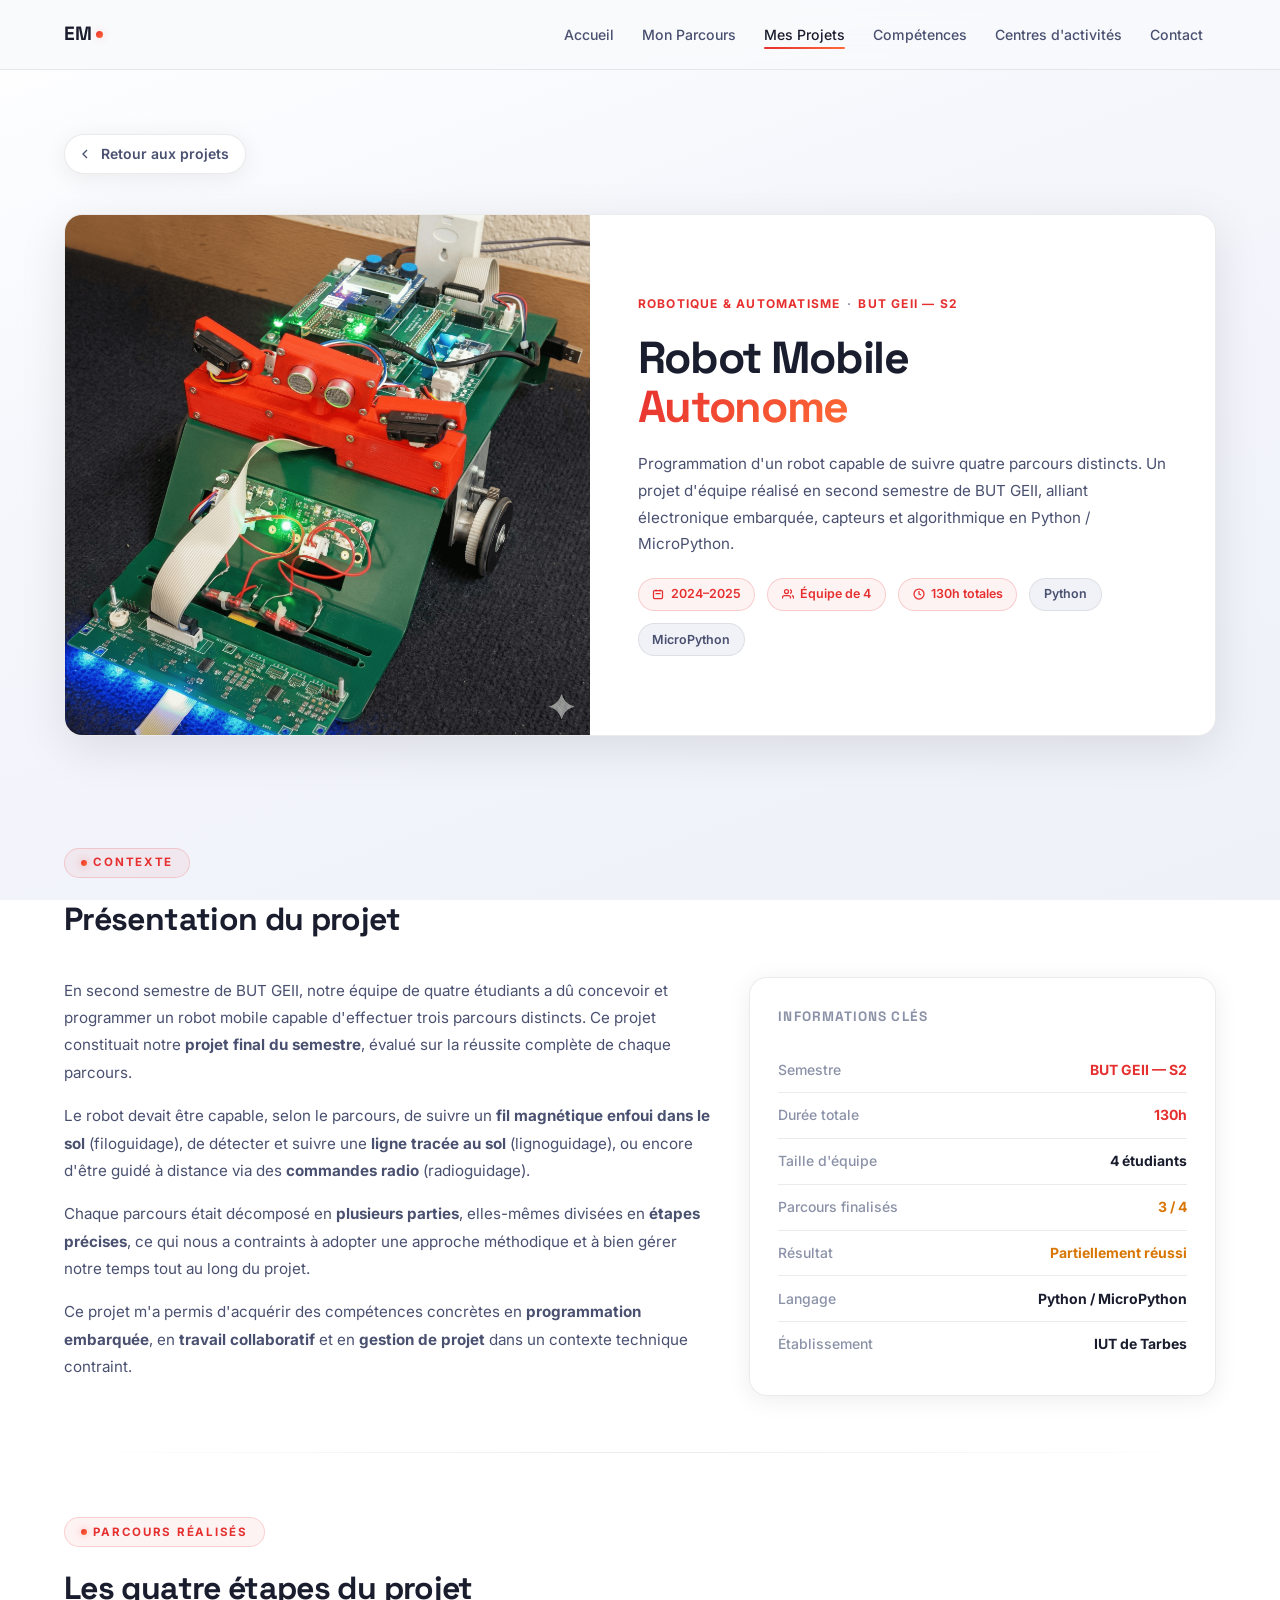
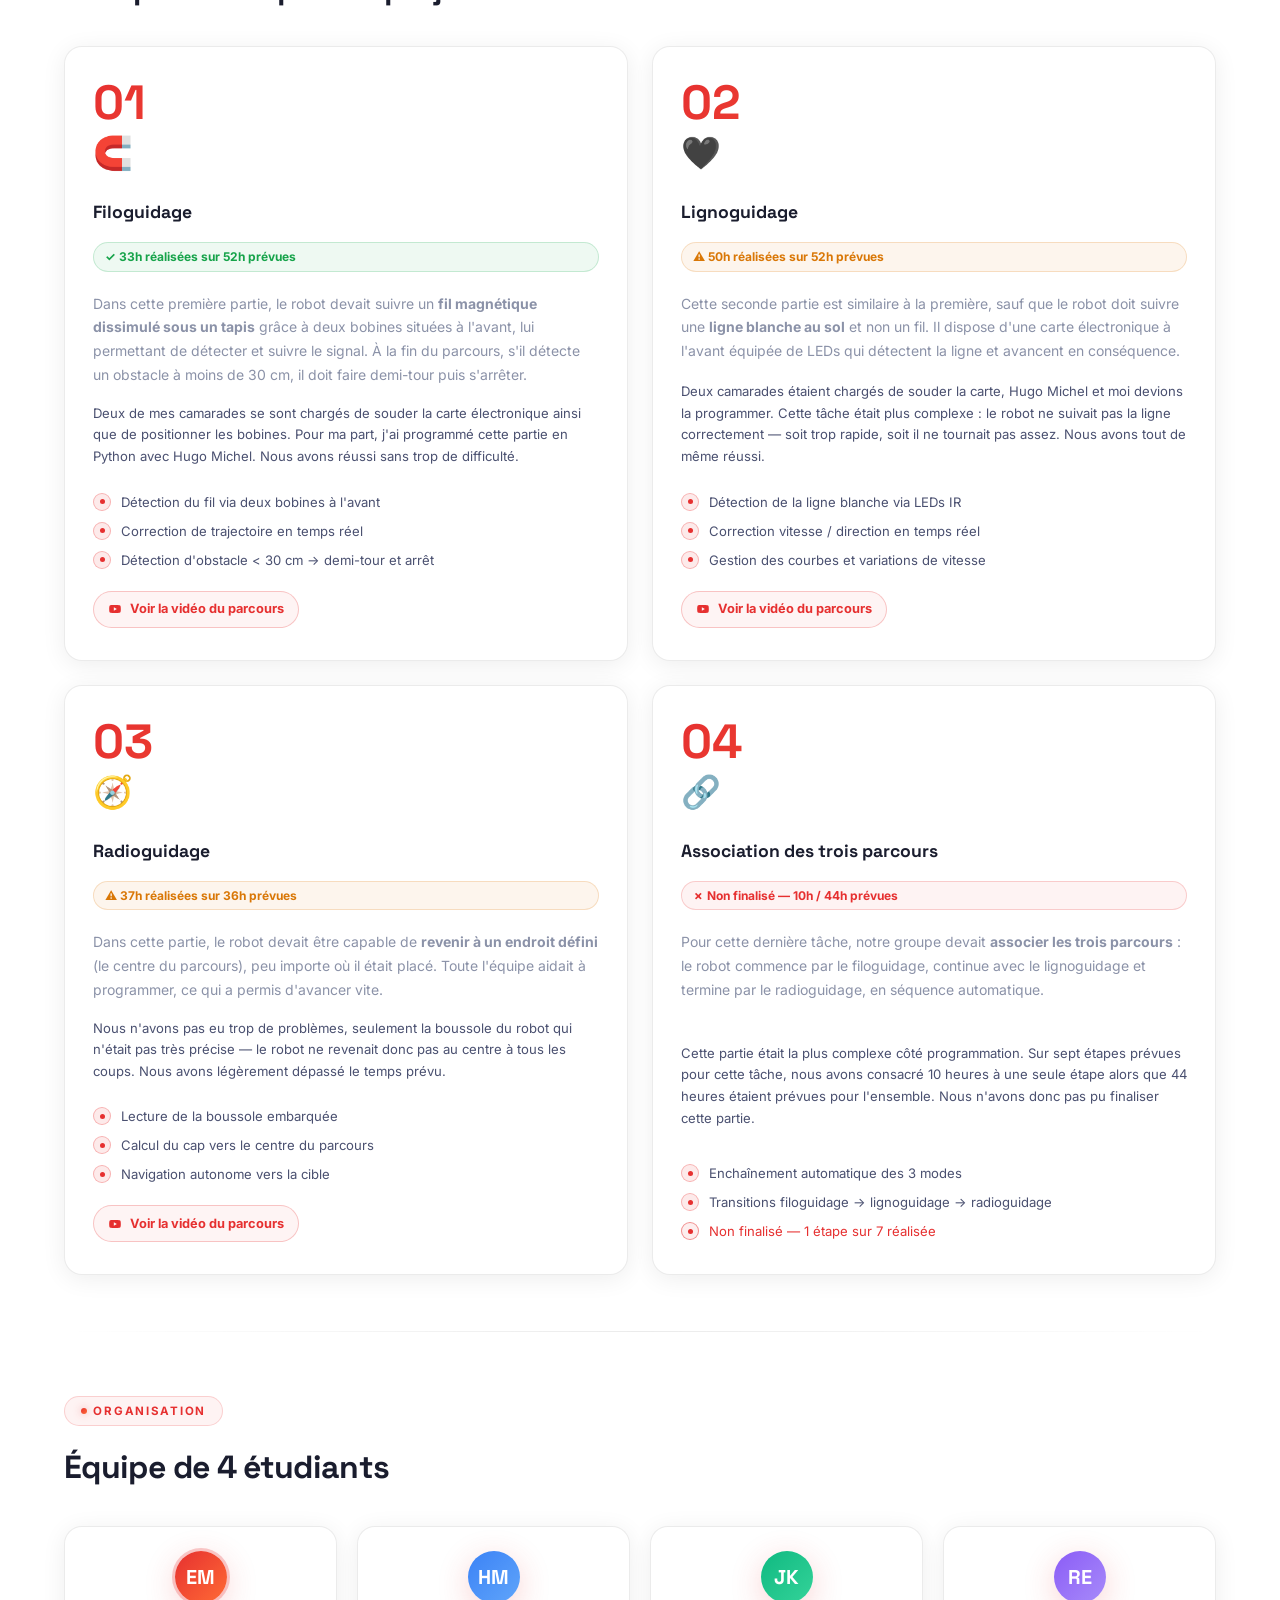
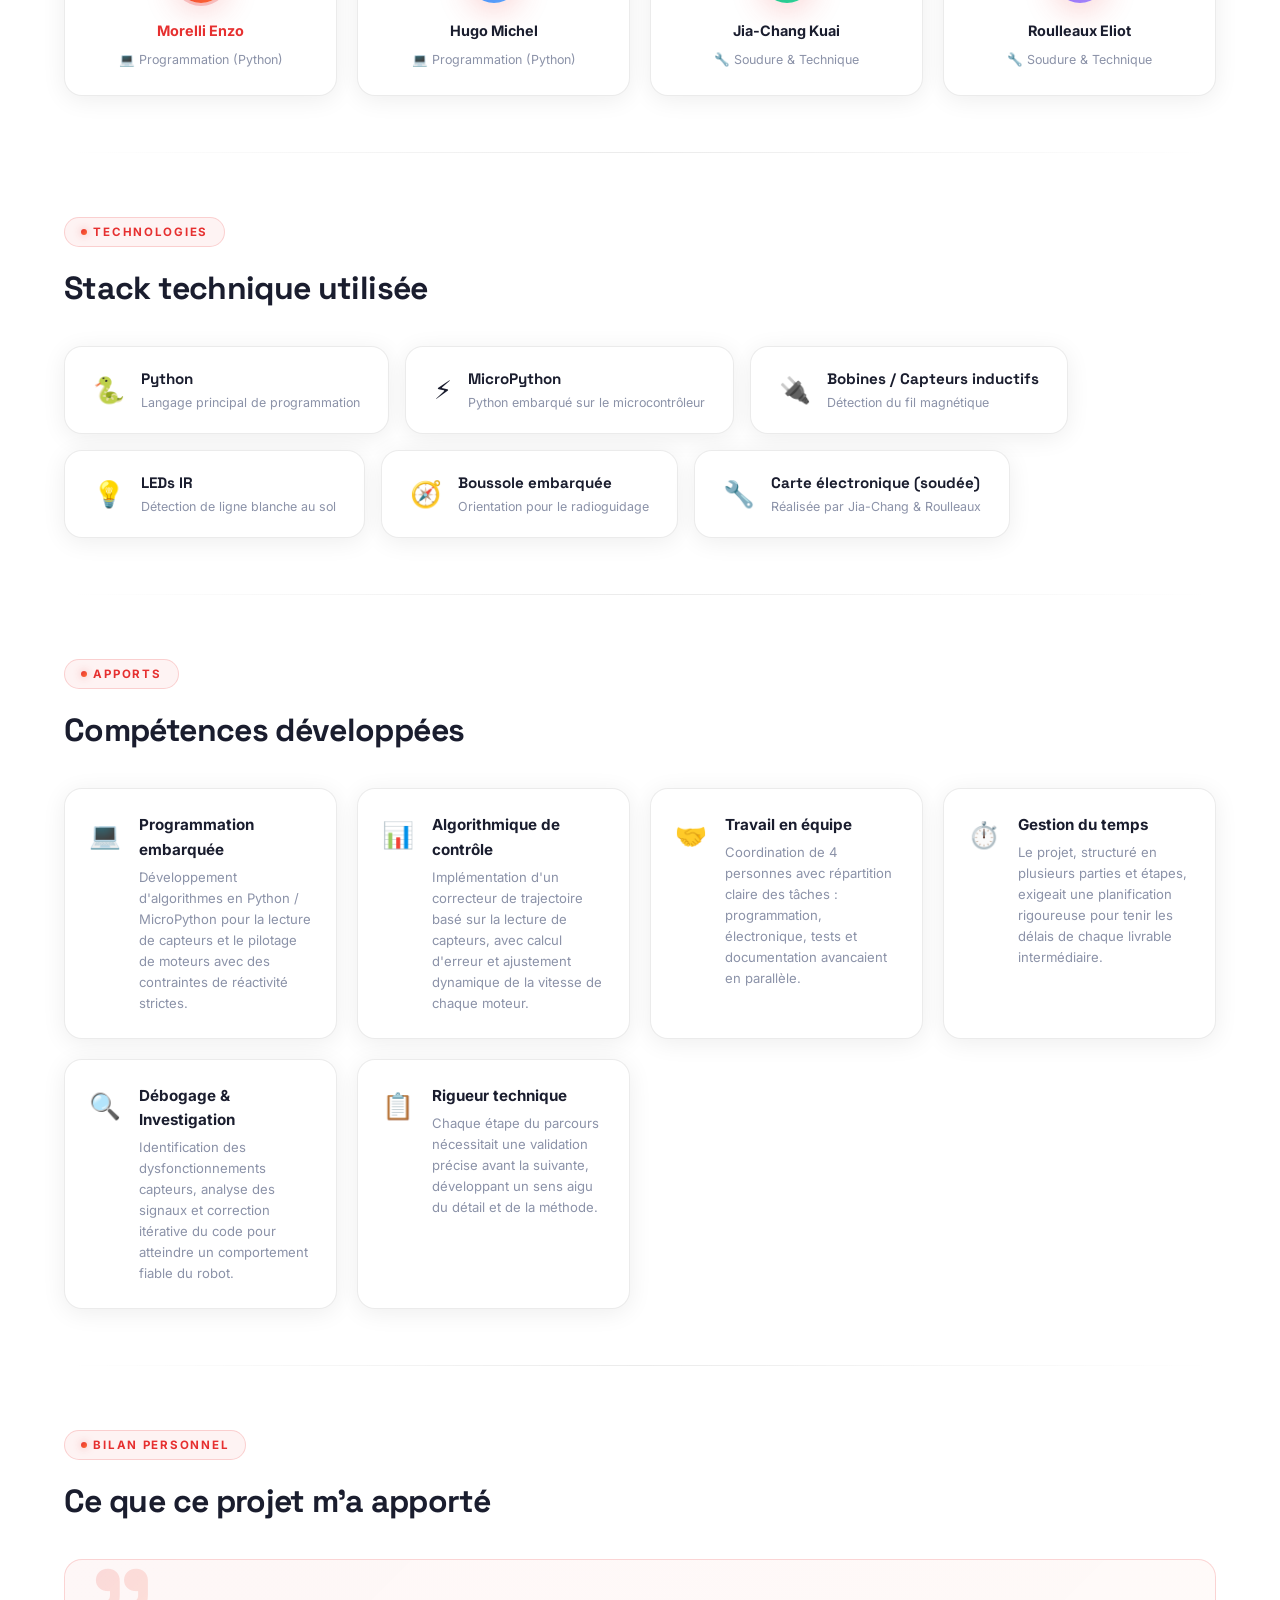
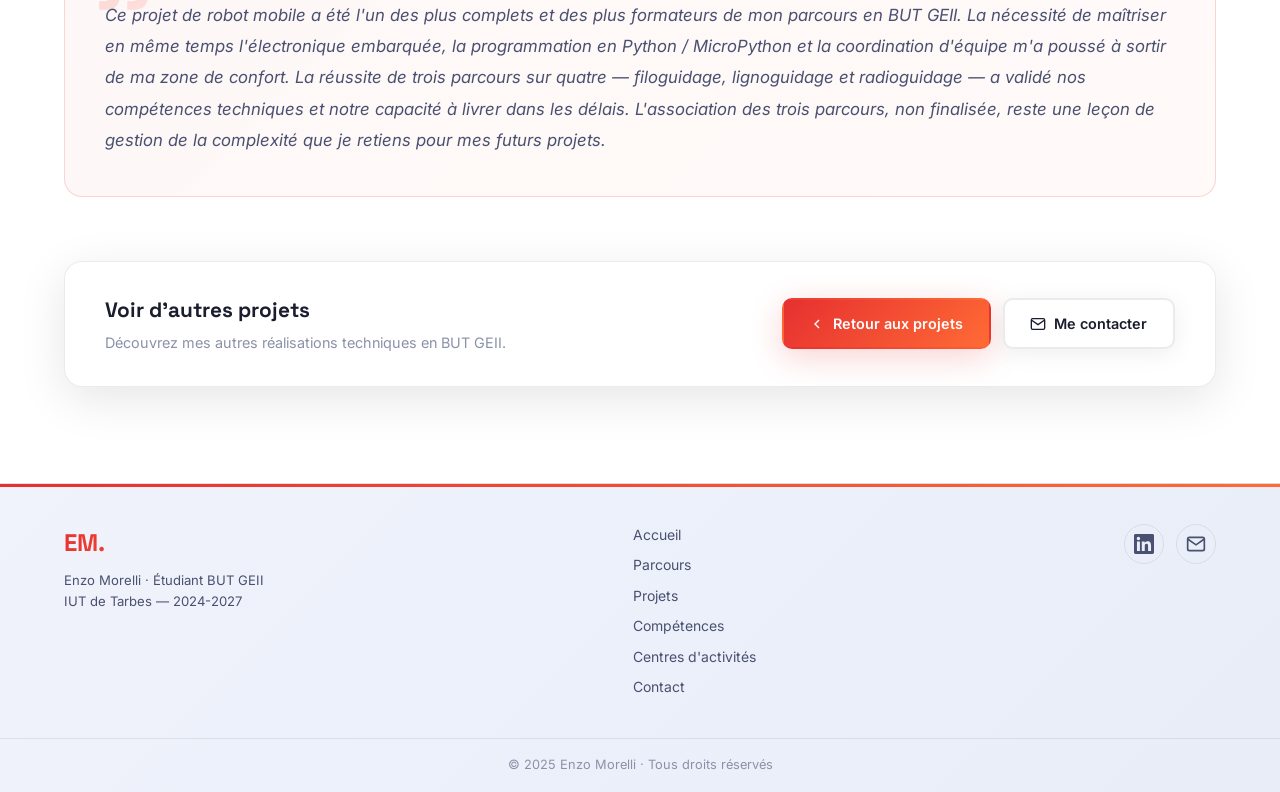
==== projet-robot.html @ f798ea64 "Create projet-robot.html" ====
<!DOCTYPE html>
<html lang="fr">
<head>
  <meta charset="UTF-8" />
  <meta name="viewport" content="width=device-width, initial-scale=1.0" />
  <meta name="description" content="Détail du projet Robot Mobile Autonome — Enzo Morelli, BUT GEII S2, IUT de Tarbes. Filoguidage, lignoguidage, radioguidage et association des parcours en Python / MicroPython." />
  <title>Projet Robot Mobile — Enzo Morelli</title>
  <link rel="preconnect" href="https://fonts.googleapis.com" />
  <link rel="preconnect" href="https://fonts.gstatic.com" crossorigin />
  <link href="https://fonts.googleapis.com/css2?family=Inter:wght@300;400;500;600;700;800;900&family=Space+Grotesk:wght@400;500;600;700&display=swap" rel="stylesheet" />
  <link rel="stylesheet" href="style.css" />
  <style>
    /* ── Page-specific overrides ── */
    .prj-hero {
      position: relative;
      padding: calc(var(--nav-h) + 4rem) 1.5rem 3rem;
      max-width: 1200px;
      margin: 0 auto;
    }

    .back-link {
      display: inline-flex;
      align-items: center;
      gap: 0.5rem;
      font-size: 0.875rem;
      font-weight: 600;
      color: var(--text-secondary);
      margin-bottom: 2.5rem;
      transition: var(--transition);
      padding: 0.5rem 1rem 0.5rem 0.75rem;
      border: 1px solid var(--border);
      border-radius: 100px;
      width: fit-content;
      background: var(--white);
      box-shadow: var(--shadow);
    }

    .back-link:hover {
      color: var(--red);
      border-color: rgba(230, 48, 48, 0.35);
      transform: translateX(-3px);
    }

    .back-link svg {
      transition: transform 0.25s ease;
    }

    .back-link:hover svg {
      transform: translateX(-3px);
    }

    /* ── Hero card ── */
    .prj-hero-card {
      display: grid;
      grid-template-columns: 1fr 1.1fr;
      gap: 3rem;
      background: var(--white);
      border: 1.5px solid var(--border);
      border-radius: var(--radius);
      overflow: hidden;
      box-shadow: var(--shadow-lg);
    }

    .prj-hero-img {
      width: 100%;
      height: 100%;
      min-height: 320px;
      object-fit: cover;
      display: block;
    }

    .prj-hero-content {
      padding: 2.5rem 2.5rem 2.5rem 0;
      display: flex;
      flex-direction: column;
      justify-content: center;
      gap: 1.25rem;
    }

    .prj-breadcrumb {
      display: flex;
      align-items: center;
      gap: 0.4rem;
      font-size: 0.75rem;
      font-weight: 700;
      letter-spacing: 0.1em;
      text-transform: uppercase;
      color: var(--red);
    }

    .prj-breadcrumb-sep {
      color: var(--text-muted);
    }

    .prj-hero-title {
      font-family: 'Space Grotesk', sans-serif;
      font-size: clamp(1.8rem, 4vw, 2.8rem);
      font-weight: 800;
      letter-spacing: -0.03em;
      line-height: 1.1;
      color: var(--text);
    }

    .prj-hero-title .accent {
      background: var(--accent-grad);
      -webkit-background-clip: text;
      -webkit-text-fill-color: transparent;
      background-clip: text;
    }

    .prj-hero-desc {
      font-size: 0.95rem;
      color: var(--text-secondary);
      line-height: 1.75;
    }

    .prj-hero-meta {
      display: flex;
      flex-wrap: wrap;
      gap: 0.75rem;
    }

    .meta-badge {
      display: inline-flex;
      align-items: center;
      gap: 0.4rem;
      font-size: 0.78rem;
      font-weight: 600;
      padding: 0.35rem 0.85rem;
      border-radius: 100px;
      border: 1px solid var(--border);
      background: var(--bg-2);
      color: var(--text-secondary);
    }

    .meta-badge.accent-badge {
      color: var(--red);
      background: rgba(230, 48, 48, 0.06);
      border-color: rgba(230, 48, 48, 0.2);
    }

    .meta-badge.ok-badge {
      color: #16a34a;
      background: rgba(22, 163, 74, 0.08);
      border-color: rgba(22, 163, 74, 0.25);
    }

    /* ── Sections de contenu ── */
    .prj-content {
      max-width: 1200px;
      margin: 0 auto;
      padding: 0 1.5rem 6rem;
    }

    .prj-section {
      margin-top: 4rem;
    }

    .prj-section-label {
      display: inline-flex;
      align-items: center;
      gap: 0.4rem;
      font-size: 0.72rem;
      font-weight: 700;
      letter-spacing: 0.15em;
      text-transform: uppercase;
      color: var(--red);
      background: rgba(230, 48, 48, 0.06);
      border: 1px solid rgba(230, 48, 48, 0.18);
      padding: 0.3rem 1rem;
      border-radius: 100px;
      margin-bottom: 1rem;
    }

    .prj-section-label::before {
      content: '';
      width: 6px;
      height: 6px;
      border-radius: 50%;
      background: var(--accent-grad);
      box-shadow: 0 0 8px rgba(230, 48, 48, 0.4);
    }

    .prj-section-title {
      font-family: 'Space Grotesk', sans-serif;
      font-size: clamp(1.4rem, 3vw, 2rem);
      font-weight: 700;
      letter-spacing: -0.02em;
      margin-bottom: 2rem;
      color: var(--text);
    }

    /* ── Contexte / intro ── */
    .intro-grid {
      display: grid;
      grid-template-columns: 1.4fr 1fr;
      gap: 2rem;
      align-items: start;
    }

    .intro-text p {
      font-size: 0.95rem;
      color: var(--text-secondary);
      line-height: 1.8;
      margin-bottom: 1rem;
    }

    .intro-text p:last-child {
      margin-bottom: 0;
    }

    .info-card {
      background: var(--white);
      border: 1px solid var(--border);
      border-radius: var(--radius);
      padding: 1.75rem;
      box-shadow: var(--shadow);
      position: sticky;
      top: calc(var(--nav-h) + 1.5rem);
    }

    .info-card h4 {
      font-family: 'Space Grotesk', sans-serif;
      font-size: 0.85rem;
      font-weight: 700;
      text-transform: uppercase;
      letter-spacing: 0.08em;
      color: var(--text-muted);
      margin-bottom: 1.25rem;
    }

    .info-row {
      display: flex;
      justify-content: space-between;
      align-items: center;
      padding: 0.7rem 0;
      border-bottom: 1px solid var(--border);
      font-size: 0.875rem;
    }

    .info-row:last-child {
      border-bottom: none;
    }

    .info-label {
      color: var(--text-muted);
      font-weight: 500;
    }

    .info-value {
      font-weight: 700;
      color: var(--text);
      text-align: right;
    }

    .info-value.red {
      color: var(--red);
    }

    /* ── Parcours cards ── */
    .parcours-cards {
      display: grid;
      grid-template-columns: repeat(2, 1fr);
      gap: 1.5rem;
    }

    /* ── Lien vidéo parcours ── */
    .parcours-video-link {
      display: inline-flex;
      align-items: center;
      gap: 0.45rem;
      font-size: 0.8rem;
      font-weight: 700;
      color: var(--red);
      text-decoration: none;
      padding: 0.45rem 0.9rem;
      border: 1.5px solid rgba(230, 48, 48, 0.25);
      border-radius: 100px;
      background: rgba(230, 48, 48, 0.05);
      transition: var(--transition);
      margin-top: 0.25rem;
      width: fit-content;
    }

    .parcours-video-link:hover {
      background: rgba(230, 48, 48, 0.1);
      border-color: rgba(230, 48, 48, 0.45);
      transform: translateX(3px);
    }

    /* ── Temps tag ── */
    .parcours-time {
      display: inline-flex;
      align-items: center;
      gap: 0.35rem;
      font-size: 0.75rem;
      font-weight: 700;
      color: var(--text-secondary);
      background: var(--bg-2);
      border: 1px solid var(--border);
      padding: 0.25rem 0.7rem;
      border-radius: 100px;
      margin-bottom: 0.25rem;
    }

    .parcours-time.ok { color: #16a34a; background: rgba(22,163,74,0.07); border-color: rgba(22,163,74,0.2); }
    .parcours-time.warn { color: #d97706; background: rgba(217,119,6,0.07); border-color: rgba(217,119,6,0.2); }
    .parcours-time.partial { color: var(--red); background: rgba(230,48,48,0.06); border-color: rgba(230,48,48,0.2); }

    @media (max-width: 700px) {
      .parcours-cards { grid-template-columns: 1fr; }
    }

    .parcours-card {
      background: var(--white);
      border: 1.5px solid var(--border);
      border-radius: var(--radius);
      padding: 2rem 1.75rem;
      box-shadow: var(--shadow);
      display: flex;
      flex-direction: column;
      gap: 1rem;
      transition: var(--transition);
      position: relative;
      overflow: hidden;
    }

    .parcours-card::before {
      content: '';
      position: absolute;
      top: 0;
      left: 0;
      right: 0;
      height: 4px;
      background: var(--accent-grad);
      opacity: 0;
      transition: opacity 0.3s ease;
    }

    .parcours-card:hover::before {
      opacity: 1;
    }

    .parcours-card:hover {
      border-color: rgba(230, 48, 48, 0.25);
      box-shadow: var(--shadow-red-lg);
      transform: translateY(-5px);
    }

    .parcours-num {
      font-family: 'Space Grotesk', sans-serif;
      font-size: 3rem;
      font-weight: 800;
      background: var(--accent-grad);
      -webkit-background-clip: text;
      -webkit-text-fill-color: transparent;
      background-clip: text;
      line-height: 1;
    }

    .parcours-icon {
      font-size: 2rem;
      margin-bottom: 0.25rem;
    }

    .parcours-card h3 {
      font-family: 'Space Grotesk', sans-serif;
      font-size: 1.1rem;
      font-weight: 700;
      color: var(--text);
    }

    .parcours-card p {
      font-size: 0.875rem;
      color: var(--text-muted);
      line-height: 1.7;
      flex: 1;
    }

    .parcours-steps {
      display: flex;
      flex-direction: column;
      gap: 0.5rem;
      margin-top: 0.5rem;
    }

    .step-item {
      display: flex;
      align-items: flex-start;
      gap: 0.65rem;
      font-size: 0.82rem;
      color: var(--text-secondary);
    }

    .step-dot {
      width: 18px;
      height: 18px;
      border-radius: 50%;
      background: rgba(230, 48, 48, 0.1);
      border: 1.5px solid rgba(230, 48, 48, 0.3);
      display: flex;
      align-items: center;
      justify-content: center;
      flex-shrink: 0;
      margin-top: 1px;
    }

    .step-dot::after {
      content: '';
      width: 5px;
      height: 5px;
      border-radius: 50%;
      background: var(--red);
    }

    /* ── Organisation / Équipe ── */
    .team-grid {
      display: grid;
      grid-template-columns: repeat(4, 1fr);
      gap: 1.25rem;
    }

    .team-card {
      background: var(--white);
      border: 1px solid var(--border);
      border-radius: var(--radius);
      padding: 1.5rem 1.25rem;
      text-align: center;
      box-shadow: var(--shadow);
      transition: var(--transition);
    }

    .team-card:hover {
      border-color: rgba(230, 48, 48, 0.2);
      box-shadow: var(--shadow-lg);
      transform: translateY(-3px);
    }

    .team-avatar {
      width: 52px;
      height: 52px;
      border-radius: 50%;
      background: var(--accent-grad);
      display: flex;
      align-items: center;
      justify-content: center;
      font-family: 'Space Grotesk', sans-serif;
      font-weight: 800;
      font-size: 1.25rem;
      color: white;
      margin: 0 auto 1rem;
      box-shadow: var(--shadow-red);
    }

    .team-card h4 {
      font-size: 0.9rem;
      font-weight: 700;
      color: var(--text);
      margin-bottom: 0.25rem;
    }

    .team-card .team-role {
      font-size: 0.78rem;
      color: var(--text-muted);
    }

    .team-card.me .team-avatar {
      box-shadow: 0 0 0 3px rgba(230, 48, 48, 0.25), var(--shadow-red);
    }

    .team-card.me h4 {
      color: var(--red);
    }

    /* ── Compétences acquises ── */
    .skills-acquired {
      display: grid;
      grid-template-columns: repeat(auto-fill, minmax(260px, 1fr));
      gap: 1.25rem;
    }

    .skill-acquired-card {
      background: var(--white);
      border: 1px solid var(--border);
      border-radius: var(--radius);
      padding: 1.5rem;
      box-shadow: var(--shadow);
      display: flex;
      gap: 1.1rem;
      align-items: flex-start;
      transition: var(--transition);
    }

    .skill-acquired-card:hover {
      border-color: rgba(230, 48, 48, 0.2);
      transform: translateX(4px);
      box-shadow: var(--shadow-lg);
    }

    .skill-acquired-icon {
      font-size: 1.6rem;
      flex-shrink: 0;
      margin-top: 2px;
    }

    .skill-acquired-card strong {
      display: block;
      font-size: 0.95rem;
      font-weight: 700;
      color: var(--text);
      margin-bottom: 0.3rem;
    }

    .skill-acquired-card p {
      font-size: 0.82rem;
      color: var(--text-muted);
      line-height: 1.6;
    }

    /* ── Tech stack ── */
    .tech-stack-grid {
      display: flex;
      flex-wrap: wrap;
      gap: 1rem;
    }

    .tech-item {
      background: var(--white);
      border: 1.5px solid var(--border);
      border-radius: var(--radius);
      padding: 1.25rem 1.75rem;
      display: flex;
      align-items: center;
      gap: 1rem;
      box-shadow: var(--shadow);
      transition: var(--transition);
    }

    .tech-item:hover {
      border-color: rgba(230, 48, 48, 0.3);
      box-shadow: var(--shadow-red);
      transform: translateY(-3px);
    }

    .tech-item-icon {
      font-size: 1.6rem;
    }

    .tech-item-name {
      font-family: 'Space Grotesk', sans-serif;
      font-weight: 700;
      font-size: 0.95rem;
      color: var(--text);
    }

    .tech-item-desc {
      font-size: 0.78rem;
      color: var(--text-muted);
      margin-top: 0.1rem;
    }

    /* ── Bilan ── */
    .bilan-card {
      background: linear-gradient(135deg, rgba(230, 48, 48, 0.04), rgba(255, 107, 53, 0.03));
      border: 1.5px solid rgba(230, 48, 48, 0.18);
      border-radius: var(--radius);
      padding: 2.5rem;
      position: relative;
      overflow: hidden;
    }

    .bilan-card::before {
      content: '"';
      position: absolute;
      top: -0.5rem;
      left: 1.5rem;
      font-size: 8rem;
      font-family: 'Space Grotesk', sans-serif;
      font-weight: 800;
      background: var(--accent-grad);
      -webkit-background-clip: text;
      -webkit-text-fill-color: transparent;
      background-clip: text;
      opacity: 0.15;
      line-height: 1;
      pointer-events: none;
    }

    .bilan-card p {
      font-size: 1.05rem;
      color: var(--text-secondary);
      line-height: 1.85;
      font-style: italic;
      position: relative;
    }

    /* ── CTA bas de page ── */
    .prj-cta {
      display: flex;
      align-items: center;
      justify-content: space-between;
      gap: 2rem;
      background: var(--white);
      border: 1.5px solid var(--border);
      border-radius: var(--radius);
      padding: 2rem 2.5rem;
      margin-top: 4rem;
      box-shadow: var(--shadow-lg);
      flex-wrap: wrap;
    }

    .prj-cta h3 {
      font-family: 'Space Grotesk', sans-serif;
      font-size: 1.3rem;
      font-weight: 700;
      color: var(--text);
      margin-bottom: 0.25rem;
    }

    .prj-cta p {
      font-size: 0.9rem;
      color: var(--text-muted);
    }

    .prj-cta-actions {
      display: flex;
      gap: 0.75rem;
      flex-shrink: 0;
      flex-wrap: wrap;
    }

    /* ── Divider ── */
    .prj-divider {
      border: none;
      height: 1px;
      background: linear-gradient(90deg, transparent, var(--border), transparent);
      margin: 3.5rem 0 0;
    }

    /* ── Responsive ── */
    @media (max-width: 900px) {
      .prj-hero-card {
        grid-template-columns: 1fr;
      }

      .prj-hero-img {
        min-height: 220px;
        max-height: 260px;
      }

      .prj-hero-content {
        padding: 2rem;
      }

      .intro-grid {
        grid-template-columns: 1fr;
      }

      .info-card {
        position: static;
      }

      .parcours-cards {
        grid-template-columns: 1fr;
      }

      .team-grid {
        grid-template-columns: repeat(2, 1fr);
      }
    }

    @media (max-width: 600px) {
      .team-grid {
        grid-template-columns: 1fr 1fr;
      }

      .prj-cta {
        padding: 1.5rem;
      }

      .prj-cta-actions {
        width: 100%;
      }

      .prj-cta-actions .btn {
        flex: 1;
        justify-content: center;
      }
    }
  </style>
</head>
<body>

  <!-- ===== NAV ===== -->
  <header id="navbar">
    <nav class="nav-container">
      <a href="index.html#accueil" class="nav-logo">
        <span class="logo-em">EM</span>
        <span class="logo-dot"></span>
      </a>
      <ul class="nav-links" id="navLinks">
        <li><a href="index.html#accueil" class="nav-link">Accueil</a></li>
        <li><a href="index.html#parcours" class="nav-link">Mon Parcours</a></li>
        <li><a href="index.html#projets" class="nav-link active">Mes Projets</a></li>
        <li><a href="index.html#competences" class="nav-link">Compétences</a></li>
        <li><a href="index.html#activites" class="nav-link">Centres d'activités</a></li>
        <li><a href="index.html#contact" class="nav-link">Contact</a></li>
      </ul>
      <button class="nav-burger" id="navBurger" aria-label="Menu" aria-expanded="false">
        <span></span><span></span><span></span>
      </button>
    </nav>
  </header>

  <!-- ===== HERO PROJET ===== -->
  <div class="prj-hero">

    <a href="index.html#projets" class="back-link">
      <svg width="16" height="16" viewBox="0 0 24 24" fill="none" stroke="currentColor" stroke-width="2"><path d="m15 18-6-6 6-6"/></svg>
      Retour aux projets
    </a>

    <div class="prj-hero-card reveal">
      <img src="images/robot.png" alt="Robot Mobile Autonome" class="prj-hero-img" />
      <div class="prj-hero-content">
        <div class="prj-breadcrumb">
          <span>Robotique &amp; Automatisme</span>
          <span class="prj-breadcrumb-sep">·</span>
          <span>BUT GEII — S2</span>
        </div>
        <h1 class="prj-hero-title">
          Robot Mobile<br/>
          <span class="accent">Autonome</span>
        </h1>
        <p class="prj-hero-desc">
          Programmation d'un robot capable de suivre quatre parcours distincts. Un projet d'équipe réalisé en second semestre de BUT GEII, alliant électronique embarquée, capteurs et algorithmique en Python / MicroPython.
        </p>
        <div class="prj-hero-meta">
          <span class="meta-badge accent-badge">
            <svg width="12" height="12" viewBox="0 0 24 24" fill="none" stroke="currentColor" stroke-width="2.5"><path d="M8 7V3m8 4V3m-9 8h10M5 21h14a2 2 0 0 0 2-2V7a2 2 0 0 0-2-2H5a2 2 0 0 0-2 2v12a2 2 0 0 0 2 2z"/></svg>
            2024–2025
          </span>
          <span class="meta-badge accent-badge">
            <svg width="12" height="12" viewBox="0 0 24 24" fill="none" stroke="currentColor" stroke-width="2.5"><path d="M17 21v-2a4 4 0 0 0-4-4H5a4 4 0 0 0-4 4v2"/><circle cx="9" cy="7" r="4"/><path d="M23 21v-2a4 4 0 0 0-3-3.87M16 3.13a4 4 0 0 1 0 7.75"/></svg>
            Équipe de 4
          </span>
          <span class="meta-badge accent-badge">
            <svg width="12" height="12" viewBox="0 0 24 24" fill="none" stroke="currentColor" stroke-width="2.5"><circle cx="12" cy="12" r="10"/><polyline points="12 6 12 12 16 14"/></svg>
            130h totales
          </span>
          <span class="meta-badge">Python</span>
          <span class="meta-badge">MicroPython</span>
        </div>
      </div>
    </div>

  </div>

  <!-- ===== CONTENU PRINCIPAL ===== -->
  <main class="prj-content">

    <!-- ── Contexte du projet ── -->
    <section class="prj-section">
      <span class="prj-section-label">Contexte</span>
      <h2 class="prj-section-title">Présentation du projet</h2>

      <div class="intro-grid">
        <div class="intro-text reveal">
          <p>
            En second semestre de BUT GEII, notre équipe de quatre étudiants a dû concevoir et programmer un robot mobile capable d'effectuer trois parcours distincts. Ce projet constituait notre <strong>projet final du semestre</strong>, évalué sur la réussite complète de chaque parcours.
          </p>
          <p>
            Le robot devait être capable, selon le parcours, de suivre un <strong>fil magnétique enfoui dans le sol</strong> (filoguidage), de détecter et suivre une <strong>ligne tracée au sol</strong> (lignoguidage), ou encore d'être guidé à distance via des <strong>commandes radio</strong> (radioguidage).
          </p>
          <p>
            Chaque parcours était décomposé en <strong>plusieurs parties</strong>, elles-mêmes divisées en <strong>étapes précises</strong>, ce qui nous a contraints à adopter une approche méthodique et à bien gérer notre temps tout au long du projet.
          </p>
          <p>
            Ce projet m'a permis d'acquérir des compétences concrètes en <strong>programmation embarquée</strong>, en <strong>travail collaboratif</strong> et en <strong>gestion de projet</strong> dans un contexte technique contraint.
          </p>
        </div>

        <div class="info-card reveal">
          <h4>Informations clés</h4>
          <div class="info-row">
            <span class="info-label">Semestre</span>
            <span class="info-value red">BUT GEII — S2</span>
          </div>
          <div class="info-row">
            <span class="info-label">Durée totale</span>
            <span class="info-value red">130h</span>
          </div>
          <div class="info-row">
            <span class="info-label">Taille d'équipe</span>
            <span class="info-value">4 étudiants</span>
          </div>
          <div class="info-row">
            <span class="info-label">Parcours finalisés</span>
            <span class="info-value" style="color:#d97706;">3 / 4</span>
          </div>
          <div class="info-row">
            <span class="info-label">Résultat</span>
            <span class="info-value" style="color: #d97706;">Partiellement réussi</span>
          </div>
          <div class="info-row">
            <span class="info-label">Langage</span>
            <span class="info-value">Python / MicroPython</span>
          </div>
          <div class="info-row">
            <span class="info-label">Établissement</span>
            <span class="info-value">IUT de Tarbes</span>
          </div>
        </div>
      </div>
    </section>

    <hr class="prj-divider" />

    <!-- ── Les 4 parcours ── -->
    <section class="prj-section">
      <span class="prj-section-label">Parcours réalisés</span>
      <h2 class="prj-section-title">Les quatre étapes du projet</h2>

      <div class="parcours-cards">

        <!-- Parcours 1 : Filoguidage -->
        <div class="parcours-card reveal">
          <div>
            <div class="parcours-num">01</div>
            <div class="parcours-icon">🧲</div>
          </div>
          <h3>Filoguidage</h3>
          <span class="parcours-time ok">✓ 33h réalisées sur 52h prévues</span>
          <p>
            Dans cette première partie, le robot devait suivre un <strong>fil magnétique dissimulé sous un tapis</strong> grâce à deux bobines situées à l'avant, lui permettant de détecter et suivre le signal. À la fin du parcours, s'il détecte un obstacle à moins de 30 cm, il doit faire demi-tour puis s'arrêter.
          </p>
          <p style="font-size:0.82rem; color:var(--text-secondary); line-height:1.65;">
            Deux de mes camarades se sont chargés de souder la carte électronique ainsi que de positionner les bobines. Pour ma part, j'ai programmé cette partie en Python avec Hugo Michel. Nous avons réussi sans trop de difficulté.
          </p>
          <div class="parcours-steps">
            <div class="step-item">
              <div class="step-dot"></div>
              <span>Détection du fil via deux bobines à l'avant</span>
            </div>
            <div class="step-item">
              <div class="step-dot"></div>
              <span>Correction de trajectoire en temps réel</span>
            </div>
            <div class="step-item">
              <div class="step-dot"></div>
              <span>Détection d'obstacle &lt; 30 cm → demi-tour et arrêt</span>
            </div>
          </div>
          <a href="https://youtube.com/shorts/PFwQIN92jPg" target="_blank" rel="noopener" class="parcours-video-link">
            <svg width="14" height="14" viewBox="0 0 24 24" fill="currentColor"><path d="M10 15l5.19-3L10 9v6m11.56-7.83c.13.47.22 1.1.28 1.9.07.8.1 1.49.1 2.09L22 12c0 2.19-.16 3.8-.44 4.83-.25.9-.83 1.48-1.73 1.73-.47.13-1.33.22-2.65.28-1.3.07-2.49.1-3.59.1L12 19c-4.19 0-6.8-.16-7.83-.44-.9-.25-1.48-.83-1.73-1.73-.13-.47-.22-1.1-.28-1.9-.07-.8-.1-1.49-.1-2.09L2 12c0-2.19.16-3.8.44-4.83.25-.9.83-1.48 1.73-1.73.47-.13 1.33-.22 2.65-.28 1.3-.07 2.49-.1 3.59-.1L12 5c4.19 0 6.8.16 7.83.44.9.25 1.48.83 1.73 1.73z"/></svg>
            Voir la vidéo du parcours
          </a>
        </div>

        <!-- Parcours 2 : Lignoguidage -->
        <div class="parcours-card reveal">
          <div>
            <div class="parcours-num">02</div>
            <div class="parcours-icon">🖤</div>
          </div>
          <h3>Lignoguidage</h3>
          <span class="parcours-time warn">⚠ 50h réalisées sur 52h prévues</span>
          <p>
            Cette seconde partie est similaire à la première, sauf que le robot doit suivre une <strong>ligne blanche au sol</strong> et non un fil. Il dispose d'une carte électronique à l'avant équipée de LEDs qui détectent la ligne et avancent en conséquence.
          </p>
          <p style="font-size:0.82rem; color:var(--text-secondary); line-height:1.65;">
            Deux camarades étaient chargés de souder la carte, Hugo Michel et moi devions la programmer. Cette tâche était plus complexe : le robot ne suivait pas la ligne correctement — soit trop rapide, soit il ne tournait pas assez. Nous avons tout de même réussi.
          </p>
          <div class="parcours-steps">
            <div class="step-item">
              <div class="step-dot"></div>
              <span>Détection de la ligne blanche via LEDs IR</span>
            </div>
            <div class="step-item">
              <div class="step-dot"></div>
              <span>Correction vitesse / direction en temps réel</span>
            </div>
            <div class="step-item">
              <div class="step-dot"></div>
              <span>Gestion des courbes et variations de vitesse</span>
            </div>
          </div>
          <a href="https://www.youtube.com/shorts/lftDFShzL_A" target="_blank" rel="noopener" class="parcours-video-link">
            <svg width="14" height="14" viewBox="0 0 24 24" fill="currentColor"><path d="M10 15l5.19-3L10 9v6m11.56-7.83c.13.47.22 1.1.28 1.9.07.8.1 1.49.1 2.09L22 12c0 2.19-.16 3.8-.44 4.83-.25.9-.83 1.48-1.73 1.73-.47.13-1.33.22-2.65.28-1.3.07-2.49.1-3.59.1L12 19c-4.19 0-6.8-.16-7.83-.44-.9-.25-1.48-.83-1.73-1.73-.13-.47-.22-1.1-.28-1.9-.07-.8-.1-1.49-.1-2.09L2 12c0-2.19.16-3.8.44-4.83.25-.9.83-1.48 1.73-1.73.47-.13 1.33-.22 2.65-.28 1.3-.07 2.49-.1 3.59-.1L12 5c4.19 0 6.8.16 7.83.44.9.25 1.48.83 1.73 1.73z"/></svg>
            Voir la vidéo du parcours
          </a>
        </div>

        <!-- Parcours 3 : Radioguidage -->
        <div class="parcours-card reveal">
          <div>
            <div class="parcours-num">03</div>
            <div class="parcours-icon">🧭</div>
          </div>
          <h3>Radioguidage</h3>
          <span class="parcours-time warn">⚠ 37h réalisées sur 36h prévues</span>
          <p>
            Dans cette partie, le robot devait être capable de <strong>revenir à un endroit défini</strong> (le centre du parcours), peu importe où il était placé. Toute l'équipe aidait à programmer, ce qui a permis d'avancer vite.
          </p>
          <p style="font-size:0.82rem; color:var(--text-secondary); line-height:1.65;">
            Nous n'avons pas eu trop de problèmes, seulement la boussole du robot qui n'était pas très précise — le robot ne revenait donc pas au centre à tous les coups. Nous avons légèrement dépassé le temps prévu.
          </p>
          <div class="parcours-steps">
            <div class="step-item">
              <div class="step-dot"></div>
              <span>Lecture de la boussole embarquée</span>
            </div>
            <div class="step-item">
              <div class="step-dot"></div>
              <span>Calcul du cap vers le centre du parcours</span>
            </div>
            <div class="step-item">
              <div class="step-dot"></div>
              <span>Navigation autonome vers la cible</span>
            </div>
          </div>
          <a href="https://www.youtube.com/shorts/-pZpfM6zYTI" target="_blank" rel="noopener" class="parcours-video-link">
            <svg width="14" height="14" viewBox="0 0 24 24" fill="currentColor"><path d="M10 15l5.19-3L10 9v6m11.56-7.83c.13.47.22 1.1.28 1.9.07.8.1 1.49.1 2.09L22 12c0 2.19-.16 3.8-.44 4.83-.25.9-.83 1.48-1.73 1.73-.47.13-1.33.22-2.65.28-1.3.07-2.49.1-3.59.1L12 19c-4.19 0-6.8-.16-7.83-.44-.9-.25-1.48-.83-1.73-1.73-.13-.47-.22-1.1-.28-1.9-.07-.8-.1-1.49-.1-2.09L2 12c0-2.19.16-3.8.44-4.83.25-.9.83-1.48 1.73-1.73.47-.13 1.33-.22 2.65-.28 1.3-.07 2.49-.1 3.59-.1L12 5c4.19 0 6.8.16 7.83.44.9.25 1.48.83 1.73 1.73z"/></svg>
            Voir la vidéo du parcours
          </a>
        </div>

        <!-- Parcours 4 : Association -->
        <div class="parcours-card reveal">
          <div>
            <div class="parcours-num">04</div>
            <div class="parcours-icon">🔗</div>
          </div>
          <h3>Association des trois parcours</h3>
          <span class="parcours-time partial">✗ Non finalisé — 10h / 44h prévues</span>
          <p>
            Pour cette dernière tâche, notre groupe devait <strong>associer les trois parcours</strong> : le robot commence par le filoguidage, continue avec le lignoguidage et termine par le radioguidage, en séquence automatique.
          </p>
          <p style="font-size:0.82rem; color:var(--text-secondary); line-height:1.65;">
            Cette partie était la plus complexe côté programmation. Sur sept étapes prévues pour cette tâche, nous avons consacré 10 heures à une seule étape alors que 44 heures étaient prévues pour l'ensemble. Nous n'avons donc pas pu finaliser cette partie.
          </p>
          <div class="parcours-steps">
            <div class="step-item">
              <div class="step-dot"></div>
              <span>Enchaînement automatique des 3 modes</span>
            </div>
            <div class="step-item">
              <div class="step-dot"></div>
              <span>Transitions filoguidage → lignoguidage → radioguidage</span>
            </div>
            <div class="step-item">
              <div class="step-dot" style="border-color:rgba(230,48,48,0.5);background:rgba(230,48,48,0.08);"></div>
              <span style="color:var(--red);">Non finalisé — 1 étape sur 7 réalisée</span>
            </div>
          </div>
        </div>

      </div>
    </section>

    <hr class="prj-divider" />

    <!-- ── Équipe ── -->
    <section class="prj-section">
      <span class="prj-section-label">Organisation</span>
      <h2 class="prj-section-title">Équipe de 4 étudiants</h2>

      <div class="team-grid">
        <div class="team-card me reveal">
          <div class="team-avatar">EM</div>
          <h4>Morelli Enzo</h4>
          <span class="team-role">💻 Programmation (Python)</span>
        </div>
        <div class="team-card reveal">
          <div class="team-avatar" style="background: linear-gradient(135deg, #3b82f6, #60a5fa);">HM</div>
          <h4>Hugo Michel</h4>
          <span class="team-role">💻 Programmation (Python)</span>
        </div>
        <div class="team-card reveal">
          <div class="team-avatar" style="background: linear-gradient(135deg, #10b981, #34d399);">JK</div>
          <h4>Jia-Chang Kuai</h4>
          <span class="team-role">🔧 Soudure &amp; Technique</span>
        </div>
        <div class="team-card reveal">
          <div class="team-avatar" style="background: linear-gradient(135deg, #8b5cf6, #a78bfa);">RE</div>
          <h4>Roulleaux Eliot</h4>
          <span class="team-role">🔧 Soudure &amp; Technique</span>
        </div>
      </div>
    </section>

    <hr class="prj-divider" />

    <!-- ── Technologies ── -->
    <section class="prj-section">
      <span class="prj-section-label">Technologies</span>
      <h2 class="prj-section-title">Stack technique utilisée</h2>

      <div class="tech-stack-grid">
        <div class="tech-item reveal">
          <div class="tech-item-icon">🐍</div>
          <div>
            <div class="tech-item-name">Python</div>
            <div class="tech-item-desc">Langage principal de programmation</div>
          </div>
        </div>
        <div class="tech-item reveal">
          <div class="tech-item-icon">⚡</div>
          <div>
            <div class="tech-item-name">MicroPython</div>
            <div class="tech-item-desc">Python embarqué sur le microcontrôleur</div>
          </div>
        </div>
        <div class="tech-item reveal">
          <div class="tech-item-icon">🔌</div>
          <div>
            <div class="tech-item-name">Bobines / Capteurs inductifs</div>
            <div class="tech-item-desc">Détection du fil magnétique</div>
          </div>
        </div>
        <div class="tech-item reveal">
          <div class="tech-item-icon">💡</div>
          <div>
            <div class="tech-item-name">LEDs IR</div>
            <div class="tech-item-desc">Détection de ligne blanche au sol</div>
          </div>
        </div>
        <div class="tech-item reveal">
          <div class="tech-item-icon">🧭</div>
          <div>
            <div class="tech-item-name">Boussole embarquée</div>
            <div class="tech-item-desc">Orientation pour le radioguidage</div>
          </div>
        </div>
        <div class="tech-item reveal">
          <div class="tech-item-icon">🔧</div>
          <div>
            <div class="tech-item-name">Carte électronique (soudée)</div>
            <div class="tech-item-desc">Réalisée par Jia-Chang &amp; Roulleaux</div>
          </div>
        </div>
      </div>
    </section>

    <hr class="prj-divider" />

    <!-- ── Compétences acquises ── -->
    <section class="prj-section">
      <span class="prj-section-label">Apports</span>
      <h2 class="prj-section-title">Compétences développées</h2>

      <div class="skills-acquired">
        <div class="skill-acquired-card reveal">
          <div class="skill-acquired-icon">💻</div>
          <div>
            <strong>Programmation embarquée</strong>
            <p>Développement d'algorithmes en Python / MicroPython pour la lecture de capteurs et le pilotage de moteurs avec des contraintes de réactivité strictes.</p>
          </div>
        </div>
        <div class="skill-acquired-card reveal">
          <div class="skill-acquired-icon">📊</div>
          <div>
            <strong>Algorithmique de contrôle</strong>
            <p>Implémentation d'un correcteur de trajectoire basé sur la lecture de capteurs, avec calcul d'erreur et ajustement dynamique de la vitesse de chaque moteur.</p>
          </div>
        </div>
        <div class="skill-acquired-card reveal">
          <div class="skill-acquired-icon">🤝</div>
          <div>
            <strong>Travail en équipe</strong>
            <p>Coordination de 4 personnes avec répartition claire des tâches : programmation, électronique, tests et documentation avancaient en parallèle.</p>
          </div>
        </div>
        <div class="skill-acquired-card reveal">
          <div class="skill-acquired-icon">⏱️</div>
          <div>
            <strong>Gestion du temps</strong>
            <p>Le projet, structuré en plusieurs parties et étapes, exigeait une planification rigoureuse pour tenir les délais de chaque livrable intermédiaire.</p>
          </div>
        </div>
        <div class="skill-acquired-card reveal">
          <div class="skill-acquired-icon">🔍</div>
          <div>
            <strong>Débogage &amp; Investigation</strong>
            <p>Identification des dysfonctionnements capteurs, analyse des signaux et correction itérative du code pour atteindre un comportement fiable du robot.</p>
          </div>
        </div>
        <div class="skill-acquired-card reveal">
          <div class="skill-acquired-icon">📋</div>
          <div>
            <strong>Rigueur technique</strong>
            <p>Chaque étape du parcours nécessitait une validation précise avant la suivante, développant un sens aigu du détail et de la méthode.</p>
          </div>
        </div>
      </div>
    </section>

    <hr class="prj-divider" />

    <!-- ── Bilan personnel ── -->
    <section class="prj-section">
      <span class="prj-section-label">Bilan personnel</span>
      <h2 class="prj-section-title">Ce que ce projet m'a apporté</h2>

      <div class="bilan-card reveal">
        <p>
          Ce projet de robot mobile a été l'un des plus complets et des plus formateurs de mon parcours en BUT GEII. La nécessité de maîtriser en même temps l'électronique embarquée, la programmation en Python / MicroPython et la coordination d'équipe m'a poussé à sortir de ma zone de confort. La réussite de trois parcours sur quatre — filoguidage, lignoguidage et radioguidage — a validé nos compétences techniques et notre capacité à livrer dans les délais. L'association des trois parcours, non finalisée, reste une leçon de gestion de la complexité que je retiens pour mes futurs projets.
        </p>
      </div>
    </section>

    <!-- ── CTA ── -->
    <div class="prj-cta reveal">
      <div>
        <h3>Voir d'autres projets</h3>
        <p>Découvrez mes autres réalisations techniques en BUT GEII.</p>
      </div>
      <div class="prj-cta-actions">
        <a href="index.html#projets" class="btn btn-primary">
          <svg width="16" height="16" viewBox="0 0 24 24" fill="none" stroke="currentColor" stroke-width="2"><path d="m15 18-6-6 6-6"/></svg>
          Retour aux projets
        </a>
        <a href="index.html#contact" class="btn btn-outline">
          <svg width="16" height="16" viewBox="0 0 24 24" fill="none" stroke="currentColor" stroke-width="2"><path d="M4 4h16c1.1 0 2 .9 2 2v12c0 1.1-.9 2-2 2H4c-1.1 0-2-.9-2-2V6c0-1.1.9-2 2-2z"/><polyline points="22,6 12,13 2,6"/></svg>
          Me contacter
        </a>
      </div>
    </div>

  </main>

  <!-- ===== FOOTER ===== -->
  <footer class="footer">
    <div class="container footer-inner">
      <div class="footer-left">
        <span class="footer-logo">EM.</span>
        <p>Enzo Morelli · Étudiant BUT GEII<br>IUT de Tarbes — 2024-2027</p>
      </div>
      <div class="footer-center">
        <nav class="footer-nav">
          <a href="index.html#accueil">Accueil</a>
          <a href="index.html#parcours">Parcours</a>
          <a href="index.html#projets">Projets</a>
          <a href="index.html#competences">Compétences</a>
          <a href="index.html#activites">Centres d'activités</a>
          <a href="index.html#contact">Contact</a>
        </nav>
      </div>
      <div class="footer-right">
        <a href="https://fr.linkedin.com/in/enzo-morelli-185282347" target="_blank" rel="noopener" class="footer-social" aria-label="LinkedIn">
          <svg width="20" height="20" viewBox="0 0 24 24" fill="currentColor"><path d="M20.447 20.452h-3.554v-5.569c0-1.328-.027-3.037-1.852-3.037-1.853 0-2.136 1.445-2.136 2.939v5.667H9.351V9h3.414v1.561h.046c.477-.9 1.637-1.85 3.37-1.85 3.601 0 4.267 2.37 4.267 5.455v6.286zM5.337 7.433a2.062 2.062 0 0 1-2.063-2.065 2.064 2.064 0 1 1 2.063 2.065zm1.782 13.019H3.555V9h3.564v11.452zM22.225 0H1.771C.792 0 0 .774 0 1.729v20.542C0 23.227.792 24 1.771 24h20.451C23.2 24 24 23.227 24 22.271V1.729C24 .774 23.2 0 22.222 0h.003z"/></svg>
        </a>
        <a href="mailto:enzomirell31@gmail.com" class="footer-social" aria-label="Email">
          <svg width="20" height="20" viewBox="0 0 24 24" fill="none" stroke="currentColor" stroke-width="2"><path d="M4 4h16c1.1 0 2 .9 2 2v12c0 1.1-.9 2-2 2H4c-1.1 0-2-.9-2-2V6c0-1.1.9-2 2-2z"/><polyline points="22,6 12,13 2,6"/></svg>
        </a>
      </div>
    </div>
    <div class="footer-bottom">
      <p>© 2025 Enzo Morelli · Tous droits réservés</p>
    </div>
  </footer>

  <script>
    // ── Navbar scroll ──────────────────────────
    const navbar = document.getElementById('navbar');
    const burger = document.getElementById('navBurger');
    const navLinks = document.getElementById('navLinks');

    window.addEventListener('scroll', () => {
      navbar.classList.toggle('scrolled', window.scrollY > 40);
    }, { passive: true });

    burger.addEventListener('click', () => {
      const open = navLinks.classList.toggle('open');
      burger.setAttribute('aria-expanded', String(open));
      const spans = burger.querySelectorAll('span');
      if (open) {
        spans[0].style.transform = 'rotate(45deg) translate(5px,5px)';
        spans[1].style.opacity = '0';
        spans[2].style.transform = 'rotate(-45deg) translate(5px,-5px)';
      } else {
        spans.forEach(s => { s.style.transform = ''; s.style.opacity = ''; });
      }
    });

    // ── Scroll Progress Bar ────────────────────
    (function () {
      const bar = document.createElement('div');
      bar.id = 'scroll-progress';
      document.body.prepend(bar);
      window.addEventListener('scroll', () => {
        const docH = document.documentElement.scrollHeight - window.innerHeight;
        bar.style.width = (docH > 0 ? (window.scrollY / docH) * 100 : 0) + '%';
      }, { passive: true });
    })();

    // ── Reveal on scroll ──────────────────────
    (function () {
      const els = document.querySelectorAll('.reveal');
      els.forEach((el, i) => {
        el.style.transitionDelay = (i % 5) * 80 + 'ms';
      });
      const observer = new IntersectionObserver(entries => {
        entries.forEach(entry => {
          if (entry.isIntersecting) {
            entry.target.classList.add('visible');
            observer.unobserve(entry.target);
          }
        });
      }, { threshold: 0.1, rootMargin: '0px 0px -40px 0px' });
      els.forEach(el => observer.observe(el));
    })();
  </script>

</body>
</html>
---- style.css ----
/* ========================================
   RESET & BASE
   ======================================== */
*,
*::before,
*::after {
  box-sizing: border-box;
  margin: 0;
  padding: 0;
}

:root {
  --red: #e63030;
  --red-light: #ff4d4d;
  --red-dark: #b52020;
  --orange: #ff6b35;
  --orange-dark: #e55a22;
  --accent-grad: linear-gradient(135deg, #e63030, #ff6b35);
  --accent-grad-hover: linear-gradient(135deg, #ff4d4d, #e63030);
  --red-glow: rgba(230, 48, 48, 0.18);
  --bg: #f8f9fc;
  --bg-2: #f0f2f8;
  --bg-3: #e6eaf4;
  --surface: rgba(255, 255, 255, 0.92);
  --surface-solid: #ffffff;
  --surface-2: #eef1f8;
  --border: rgba(0, 0, 0, 0.08);
  --border-hover: rgba(230, 48, 48, 0.4);
  --text: #1a1d2e;
  --text-secondary: #4a5070;
  --text-muted: #8b92a8;
  --white: #ffffff;
  --nav-h: 70px;
  --radius: 18px;
  --radius-sm: 10px;
  --shadow: 0 4px 24px rgba(0, 0, 0, 0.07);
  --shadow-lg: 0 12px 48px rgba(0, 0, 0, 0.1);
  --shadow-red: 0 8px 32px rgba(230, 48, 48, 0.22);
  --shadow-red-lg: 0 16px 48px rgba(230, 48, 48, 0.2);
  --transition: all 0.3s cubic-bezier(0.4, 0, 0.2, 1);
  --transition-slow: all 0.5s cubic-bezier(0.4, 0, 0.2, 1);
}

html {
  scroll-behavior: smooth;
  scroll-padding-top: var(--nav-h);
}

body {
  font-family: 'Inter', system-ui, sans-serif;
  background: linear-gradient(160deg, #ffffff 0%, #f4f6fc 40%, #eef1f8 100%);
  background-attachment: fixed;
  color: var(--text);
  line-height: 1.6;
  overflow-x: hidden;
}

/* ── Scroll Progress Bar ── */
#scroll-progress {
  position: fixed;
  top: 0;
  left: 0;
  height: 3px;
  background: var(--accent-grad);
  z-index: 2000;
  width: 0%;
  transition: width 0.1s linear;
  box-shadow: 0 0 10px var(--red-glow);
}

img {
  max-width: 100%;
  display: block;
}

a {
  text-decoration: none;
  color: inherit;
}

ul {
  list-style: none;
}

button {
  cursor: pointer;
  font-family: inherit;
}

/* ========================================
   SCROLLBAR
   ======================================== */
::-webkit-scrollbar {
  width: 5px;
}

::-webkit-scrollbar-track {
  background: var(--bg-2);
}

::-webkit-scrollbar-thumb {
  background: var(--accent-grad);
  border-radius: 3px;
}

/* ========================================
   SELECTIONS
   ======================================== */
::selection {
  background: rgba(230, 48, 48, 0.15);
  color: var(--text);
}

/* ========================================
   TYPOGRAPHY
   ======================================== */
.accent {
  background: var(--accent-grad);
  -webkit-background-clip: text;
  -webkit-text-fill-color: transparent;
  background-clip: text;
}

.section-tag {
  display: inline-flex;
  align-items: center;
  gap: 0.4rem;
  font-size: 0.72rem;
  font-weight: 700;
  letter-spacing: 0.15em;
  text-transform: uppercase;
  color: var(--red);
  background: rgba(230, 48, 48, 0.06);
  border: 1px solid rgba(230, 48, 48, 0.18);
  padding: 0.3rem 1rem;
  border-radius: 100px;
  margin-bottom: 1rem;
}

.section-tag::before {
  content: '';
  display: inline-block;
  width: 6px;
  height: 6px;
  border-radius: 50%;
  background: var(--accent-grad);
  box-shadow: 0 0 8px rgba(230, 48, 48, 0.4);
  animation: pulse 2s ease-in-out infinite;
}

@keyframes pulse {

  0%,
  100% {
    opacity: 1;
    transform: scale(1);
  }

  50% {
    opacity: 0.5;
    transform: scale(0.8);
  }
}

.section-title {
  font-family: 'Space Grotesk', sans-serif;
  font-size: clamp(1.8rem, 4vw, 2.8rem);
  font-weight: 700;
  letter-spacing: -0.02em;
  margin-bottom: 0.75rem;
  color: var(--text);
}

.section-desc {
  color: var(--text-secondary);
  font-size: 1.05rem;
  max-width: 560px;
}

.section-header {
  margin-bottom: 3.5rem;
}

/* ========================================
   LAYOUT
   ======================================== */
.container {
  width: 100%;
  max-width: 1200px;
  margin: 0 auto;
  padding: 0 1.5rem;
}

.section {
  padding: 6rem 0;
  background: transparent;
}

.section-alt {
  background: linear-gradient(135deg, rgba(240, 243, 252, 0.85) 0%, rgba(232, 237, 250, 0.9) 100%);
  position: relative;
  backdrop-filter: blur(0px);
}

.section-alt::before {
  content: '';
  position: absolute;
  top: 0;
  left: 0;
  right: 0;
  height: 1px;
  background: linear-gradient(90deg, transparent, rgba(230, 48, 48, 0.2), transparent);
}

/* ========================================
   BUTTONS
   ======================================== */
.btn {
  display: inline-flex;
  align-items: center;
  gap: 0.5rem;
  padding: 0.75rem 1.6rem;
  font-weight: 600;
  font-size: 0.9rem;
  border-radius: var(--radius-sm);
  border: 2px solid transparent;
  transition: var(--transition);
  cursor: pointer;
  white-space: nowrap;
  position: relative;
  overflow: hidden;
}

.btn-primary {
  background: var(--accent-grad);
  color: var(--white);
  box-shadow: var(--shadow-red);
}

.btn-primary:hover {
  background: var(--accent-grad-hover);
  transform: translateY(-3px);
  box-shadow: var(--shadow-red-lg);
}

.btn-outline {
  background: var(--white);
  color: var(--text);
  border-color: var(--border);
  box-shadow: var(--shadow);
}

.btn-outline:hover {
  border-color: var(--red);
  color: var(--red);
  transform: translateY(-3px);
  background: rgba(230, 48, 48, 0.04);
  box-shadow: var(--shadow-red);
}

.btn-details {
  background: rgba(230, 48, 48, 0.05);
  color: var(--red);
  border: 1.5px solid rgba(230, 48, 48, 0.2);
  width: 100%;
  justify-content: space-between;
  margin-top: auto;
  padding: 0.7rem 1.2rem;
  border-radius: var(--radius-sm);
  font-size: 0.875rem;
  letter-spacing: 0.01em;
  transition: var(--transition);
}

.btn-details svg {
  transition: transform 0.25s ease;
}

.btn-details:hover {
  background: rgba(230, 48, 48, 0.1);
  border-color: rgba(230, 48, 48, 0.4);
  box-shadow: 0 4px 20px rgba(230, 48, 48, 0.12);
}

.btn-details:hover svg {
  transform: translateX(4px);
}

/* ========================================
   NAVBAR
   ======================================== */
#navbar {
  position: fixed;
  top: 0;
  left: 0;
  right: 0;
  z-index: 1000;
  height: var(--nav-h);
  background: rgba(248, 249, 252, 0.85);
  backdrop-filter: blur(20px);
  -webkit-backdrop-filter: blur(20px);
  border-bottom: 1px solid var(--border);
  transition: var(--transition);
}

#navbar.scrolled {
  background: rgba(255, 255, 255, 0.97);
  box-shadow: 0 4px 24px rgba(0, 0, 0, 0.08);
}

.nav-container {
  max-width: 1200px;
  margin: 0 auto;
  padding: 0 1.5rem;
  height: 100%;
  display: flex;
  align-items: center;
  justify-content: space-between;
  gap: 2rem;
}

.nav-logo {
  display: flex;
  align-items: center;
  gap: 0.25rem;
  font-family: 'Space Grotesk', sans-serif;
  font-weight: 700;
  font-size: 1.2rem;
  transition: var(--transition);
}

.nav-logo:hover {
  opacity: 0.75;
}

.logo-em {
  color: var(--text);
}

.logo-dot {
  width: 7px;
  height: 7px;
  background: var(--accent-grad);
  border-radius: 50%;
  display: inline-block;
  animation: pulse 2.5s ease-in-out infinite;
  box-shadow: 0 0 8px var(--red-glow);
}

.nav-links {
  display: flex;
  align-items: center;
  gap: 0.15rem;
  list-style: none;
}

.nav-link {
  font-size: 0.88rem;
  font-weight: 500;
  color: var(--text-secondary);
  padding: 0.5rem 0.8rem;
  border-radius: var(--radius-sm);
  transition: var(--transition);
  position: relative;
}

.nav-link::after {
  content: '';
  position: absolute;
  bottom: 2px;
  left: 50%;
  right: 50%;
  height: 2px;
  background: var(--accent-grad);
  border-radius: 2px;
  transition: var(--transition);
}

.nav-link:hover,
.nav-link.active {
  color: var(--text);
}

.nav-link.active::after {
  left: 0.8rem;
  right: 0.8rem;
}

.nav-link:hover::after {
  left: 0.8rem;
  right: 0.8rem;
}

.nav-burger {
  display: none;
  flex-direction: column;
  gap: 5px;
  background: none;
  border: none;
  padding: 0.5rem;
}

.nav-burger span {
  display: block;
  width: 24px;
  height: 2px;
  background: var(--text);
  border-radius: 2px;
  transition: var(--transition);
}

/* ========================================
   HERO
   ======================================== */
.hero {
  position: relative;
  min-height: 100vh;
  display: flex;
  flex-direction: column;
  justify-content: center;
  padding: calc(var(--nav-h) + 2rem) 1.5rem 2rem;
  max-width: 1200px;
  margin: 0 auto;
  width: 100%;
  overflow: visible;
}

#heroCanvas {
  position: fixed;
  top: 0;
  left: 0;
  width: 100%;
  height: 100%;
  z-index: -1;
  opacity: 0.25;
}

.hero-bg-overlay {
  position: fixed;
  inset: 0;
  background: radial-gradient(ellipse at 20% 50%, rgba(230, 48, 48, 0.04) 0%, transparent 60%),
    radial-gradient(ellipse at 80% 20%, rgba(255, 107, 53, 0.03) 0%, transparent 50%);
  z-index: -1;
}

.hero-inner {
  display: flex;
  align-items: center;
  justify-content: space-between;
  gap: 3rem;
  flex: 1;
}

.hero-content {
  max-width: 620px;
  flex: 1;
  display: flex;
  flex-direction: column;
  justify-content: center;
  padding-bottom: 3rem;
}

.hero-portrait-wrap {
  flex-shrink: 0;
  width: 280px;
  height: 340px;
  position: relative;
  align-self: flex-end;
  padding-bottom: 3rem;
}

.hero-portrait-wrap::before {
  content: '';
  position: absolute;
  inset: -4px;
  background: var(--accent-grad);
  border-radius: 60% 40% 55% 45% / 50% 50% 50% 50%;
  z-index: 0;
  opacity: 0.7;
}

.hero-portrait {
  width: 100%;
  height: 100%;
  object-fit: cover;
  border-radius: 58% 42% 53% 47% / 48% 48% 52% 52%;
  position: relative;
  z-index: 1;
  border: 3px solid rgba(255, 255, 255, 0.8);
  box-shadow: var(--shadow-red-lg);
}

.hero-badge {
  display: inline-flex;
  align-items: center;
  gap: 0.5rem;
  font-size: 0.78rem;
  font-weight: 700;
  letter-spacing: 0.1em;
  text-transform: uppercase;
  color: var(--red);
  background: rgba(230, 48, 48, 0.06);
  border: 1px solid rgba(230, 48, 48, 0.18);
  padding: 0.4rem 1.1rem;
  border-radius: 100px;
  margin-bottom: 1.75rem;
  width: fit-content;
  animation: fadeSlideDown 0.8s ease both;
}

.hero-badge::before {
  content: '';
  width: 6px;
  height: 6px;
  border-radius: 50%;
  background: var(--accent-grad);
  box-shadow: 0 0 8px rgba(230, 48, 48, 0.4);
  animation: pulse 2s ease-in-out infinite;
}

@keyframes fadeSlideDown {
  from {
    opacity: 0;
    transform: translateY(-12px);
  }

  to {
    opacity: 1;
    transform: translateY(0);
  }
}

.hero-title {
  font-family: 'Space Grotesk', sans-serif;
  font-size: clamp(2.8rem, 7vw, 5rem);
  font-weight: 800;
  letter-spacing: -0.04em;
  line-height: 1;
  margin-bottom: 1rem;
  color: var(--text);
  animation: fadeSlideUp 0.9s ease 0.1s both;
}

@keyframes fadeSlideUp {
  from {
    opacity: 0;
    transform: translateY(20px);
  }

  to {
    opacity: 1;
    transform: translateY(0);
  }
}

.hero-subtitle {
  font-size: clamp(1rem, 2.5vw, 1.3rem);
  font-weight: 500;
  color: var(--text-secondary);
  margin-bottom: 1.25rem;
  animation: fadeSlideUp 0.9s ease 0.2s both;
}

.hero-desc {
  font-size: 1rem;
  color: var(--text-muted);
  max-width: 500px;
  margin-bottom: 2.5rem;
  line-height: 1.75;
  animation: fadeSlideUp 0.9s ease 0.3s both;
}

.hero-actions {
  display: flex;
  gap: 1rem;
  flex-wrap: wrap;
  animation: fadeSlideUp 0.9s ease 0.4s both;
}

.hero-scroll-hint {
  display: flex;
  align-items: center;
  gap: 0.75rem;
  margin-top: 2.5rem;
  color: var(--text-muted);
  font-size: 0.75rem;
  letter-spacing: 0.1em;
  text-transform: uppercase;
}

.scroll-line {
  width: 40px;
  height: 1px;
  background: var(--border);
  position: relative;
  overflow: hidden;
}

.scroll-line::after {
  content: '';
  position: absolute;
  top: 0;
  left: -100%;
  width: 100%;
  height: 100%;
  background: var(--accent-grad);
  animation: scrollLine 2s ease-in-out infinite;
}

@keyframes scrollLine {
  0% {
    left: -100%;
  }

  100% {
    left: 100%;
  }
}

.hero-stats {
  display: flex;
  align-items: center;
  gap: 2rem;
  padding: 1.5rem 2.25rem;
  background: var(--white);
  border: 1px solid var(--border);
  border-radius: var(--radius);
  box-shadow: var(--shadow-lg);
  width: fit-content;
  margin-top: auto;
  animation: fadeSlideUp 0.9s ease 0.5s both;
}

.stat-item {
  text-align: center;
}

.stat-number {
  display: block;
  font-family: 'Space Grotesk', sans-serif;
  font-size: 2.2rem;
  font-weight: 800;
  background: var(--accent-grad);
  -webkit-background-clip: text;
  -webkit-text-fill-color: transparent;
  background-clip: text;
  line-height: 1;
}

.stat-label {
  display: block;
  font-size: 0.72rem;
  color: var(--text-muted);
  margin-top: 0.3rem;
  text-transform: uppercase;
  letter-spacing: 0.05em;
}

.stat-divider {
  width: 1px;
  height: 40px;
  background: linear-gradient(to bottom, transparent, var(--border), transparent);
}

/* ========================================
   PARCOURS (TIMELINE)
   ======================================== */
.parcours-grid {
  display: grid;
  grid-template-columns: 1fr 1fr;
  gap: 3rem;
}

.col-title {
  display: flex;
  align-items: center;
  gap: 0.5rem;
  font-family: 'Space Grotesk', sans-serif;
  font-size: 1.1rem;
  font-weight: 600;
  color: var(--text-secondary);
  text-transform: uppercase;
  letter-spacing: 0.05em;
  margin-bottom: 2rem;
  padding-bottom: 1rem;
  border-bottom: 1px solid var(--border);
}

.col-title svg {
  color: var(--red);
}

.timeline {
  position: relative;
}

.timeline::before {
  content: '';
  position: absolute;
  left: 10px;
  top: 0;
  bottom: 0;
  width: 2px;
  background: linear-gradient(to bottom, var(--red), var(--orange), rgba(230, 48, 48, 0.1), transparent);
  border-radius: 2px;
}

.timeline-item {
  display: flex;
  gap: 1.5rem;
  margin-bottom: 2.5rem;
  position: relative;
  transition: var(--transition);
}

.timeline-body {
  flex: 1;
  background: var(--white);
  border: 1px solid var(--border);
  border-radius: var(--radius);
  padding: 1.2rem 1.4rem;
  transition: var(--transition);
  box-shadow: var(--shadow);
}

.timeline-item:hover .timeline-body {
  border-color: rgba(230, 48, 48, 0.2);
  box-shadow: var(--shadow-lg);
  transform: translateX(3px);
}

.timeline-dot {
  width: 22px;
  height: 22px;
  border-radius: 50%;
  background: var(--white);
  border: 2.5px solid var(--red);
  flex-shrink: 0;
  margin-top: 16px;
  position: relative;
  z-index: 1;
  box-shadow: 0 0 0 4px rgba(230, 48, 48, 0.1);
  transition: var(--transition);
}

.timeline-item:hover .timeline-dot {
  box-shadow: 0 0 0 6px rgba(230, 48, 48, 0.15);
  transform: scale(1.15);
}

.timeline-dot.accent {
  background: var(--accent-grad);
  border-color: var(--orange);
}

.timeline-date {
  display: inline-block;
  font-size: 0.75rem;
  font-weight: 700;
  letter-spacing: 0.08em;
  text-transform: uppercase;
  color: var(--red);
  margin-bottom: 0.35rem;
}

.timeline-title {
  font-family: 'Space Grotesk', sans-serif;
  font-size: 1rem;
  font-weight: 600;
  margin-bottom: 0.3rem;
  color: var(--text);
}

.timeline-place {
  display: flex;
  align-items: center;
  gap: 0.35rem;
  font-size: 0.82rem;
  color: var(--text-secondary);
  margin-bottom: 0.5rem;
}

.timeline-place svg {
  color: var(--red);
  flex-shrink: 0;
}

.timeline-desc {
  font-size: 0.875rem;
  color: var(--text-muted);
  line-height: 1.6;
  margin-bottom: 0.75rem;
}

.timeline-tags {
  display: flex;
  flex-wrap: wrap;
  gap: 0.4rem;
}

.tag {
  font-size: 0.72rem;
  font-weight: 600;
  color: var(--text-secondary);
  background: var(--bg-2);
  border: 1px solid var(--border);
  padding: 0.2rem 0.6rem;
  border-radius: 100px;
}

/* ========================================
   PROJECTS GRID
   ======================================== */
.projects-grid {
  display: grid;
  grid-template-columns: repeat(auto-fill, minmax(280px, 1fr));
  gap: 1.5rem;
}

.project-card {
  background: var(--white);
  border: 1.5px solid var(--border);
  border-radius: var(--radius);
  overflow: hidden;
  display: flex;
  flex-direction: column;
  transition: box-shadow 0.3s ease, border-color 0.3s ease, transform 0.3s ease;
  transform-style: preserve-3d;
  will-change: transform;
  box-shadow: 0 4px 20px rgba(0, 0, 0, 0.06), 0 1px 4px rgba(0, 0, 0, 0.04);
}

.project-card:hover {
  border-color: transparent;
  outline: 1.5px solid transparent;
  box-shadow: 0 0 0 2px rgba(230, 48, 48, 0.35), var(--shadow-red-lg);
}

.project-img-wrap {
  position: relative;
  overflow: hidden;
  aspect-ratio: 16/9;
}

.project-img {
  width: 100%;
  height: 100%;
  object-fit: cover;
  transition: transform 0.5s ease;
}

.project-card:hover .project-img {
  transform: scale(1.05);
}

.project-img-overlay {
  position: absolute;
  inset: 0;
  background: linear-gradient(to top, rgba(0, 0, 0, 0.55) 0%, transparent 60%);
  display: flex;
  align-items: flex-end;
  padding: 1rem;
}

.project-category {
  font-size: 0.72rem;
  font-weight: 700;
  letter-spacing: 0.08em;
  text-transform: uppercase;
  color: #fff;
  background: rgba(230, 48, 48, 0.75);
  border: 1px solid rgba(255, 255, 255, 0.3);
  padding: 0.25rem 0.7rem;
  border-radius: 100px;
  backdrop-filter: blur(4px);
}

.project-body {
  padding: 1.5rem;
  display: flex;
  flex-direction: column;
  flex: 1;
  gap: 0.75rem;
}

.project-meta {
  display: flex;
  align-items: center;
  justify-content: space-between;
}

.project-year {
  font-size: 0.75rem;
  font-weight: 700;
  color: var(--text-muted);
  text-transform: uppercase;
  letter-spacing: 0.08em;
}

.project-status {
  font-size: 0.72rem;
  font-weight: 700;
  padding: 0.2rem 0.65rem;
  border-radius: 100px;
}

.project-status.ok {
  color: #16a34a;
  background: rgba(22, 163, 74, 0.08);
  border: 1px solid rgba(22, 163, 74, 0.25);
}

.project-status.partial {
  color: #d97706;
  background: rgba(217, 119, 6, 0.08);
  border: 1px solid rgba(217, 119, 6, 0.25);
}

.project-title {
  font-family: 'Space Grotesk', sans-serif;
  font-size: 1.15rem;
  font-weight: 700;
  color: var(--text);
}

.project-excerpt {
  font-size: 0.875rem;
  color: var(--text-muted);
  line-height: 1.65;
}

.project-tech {
  display: flex;
  flex-wrap: wrap;
  gap: 0.4rem;
}

.tech-badge {
  font-size: 0.72rem;
  font-weight: 600;
  color: var(--red);
  background: rgba(230, 48, 48, 0.06);
  border: 1px solid rgba(230, 48, 48, 0.18);
  padding: 0.2rem 0.65rem;
  border-radius: 100px;
}

/* ========================================
   SKILLS
   ======================================== */
.skills-layout {
  display: flex;
  flex-direction: column;
  gap: 4rem;
}

.skills-block-title {
  display: flex;
  align-items: center;
  gap: 0.5rem;
  font-family: 'Space Grotesk', sans-serif;
  font-size: 1.15rem;
  font-weight: 700;
  margin-bottom: 1.75rem;
  color: var(--text);
}

.skills-block-title svg {
  color: var(--red);
}

.skills-cards {
  display: grid;
  grid-template-columns: repeat(auto-fill, minmax(220px, 1fr));
  gap: 1.25rem;
}

.skill-img-wrap {
  width: 100%;
  height: 140px;
  border-radius: var(--radius-sm);
  overflow: hidden;
  margin-bottom: 1.25rem;
}

.skill-img-wrap img {
  width: 100%;
  height: 100%;
  object-fit: cover;
  transition: transform 0.5s ease;
}

.skill-card:hover .skill-img-wrap img {
  transform: scale(1.05);
}

.skill-card {
  background: var(--white);
  border: 1px solid var(--border);
  border-radius: var(--radius);
  padding: 1.6rem;
  transition: var(--transition);
  box-shadow: var(--shadow);
  position: relative;
  overflow: hidden;
}

.skill-card::before {
  content: '';
  position: absolute;
  top: 0;
  left: 0;
  right: 0;
  height: 3px;
  background: var(--accent-grad);
  opacity: 0;
  transition: opacity 0.3s ease;
}

.skill-card:hover::before {
  opacity: 1;
}

.skill-card:hover {
  border-color: rgba(230, 48, 48, 0.15);
  transform: translateY(-5px);
  box-shadow: var(--shadow-lg);
}

.skill-icon {
  font-size: 2rem;
  margin-bottom: 0.75rem;
}

.skill-card h4 {
  font-size: 0.95rem;
  font-weight: 700;
  margin-bottom: 0.75rem;
  color: var(--text);
}

.skill-card ul {
  list-style: none;
}

.skill-card li {
  font-size: 0.82rem;
  color: var(--text-secondary);
  padding: 0.2rem 0;
  padding-left: 1rem;
  position: relative;
}

.skill-card li::before {
  content: '';
  position: absolute;
  left: 0;
  top: 50%;
  transform: translateY(-50%);
  width: 4px;
  height: 4px;
  border-radius: 50%;
  background: var(--accent-grad);
}

.softskills-list {
  display: grid;
  grid-template-columns: repeat(auto-fill, minmax(300px, 1fr));
  gap: 1rem;
}

.softskill-item {
  display: flex;
  gap: 1rem;
  align-items: flex-start;
  background: var(--white);
  border: 1px solid var(--border);
  border-radius: var(--radius);
  padding: 1.35rem;
  transition: var(--transition);
  box-shadow: var(--shadow);
}

.softskill-item:hover {
  border-color: rgba(230, 48, 48, 0.2);
  box-shadow: var(--shadow-lg);
  transform: translateX(4px);
}

.softskill-icon {
  font-size: 1.5rem;
  flex-shrink: 0;
}

.softskill-item strong {
  display: block;
  font-size: 0.95rem;
  font-weight: 700;
  margin-bottom: 0.2rem;
  color: var(--text);
}

.softskill-item p {
  font-size: 0.82rem;
  color: var(--text-muted);
}

/* ========================================
   CENTRES D'ACTIVITÉS (ex-SPORT & INTÉRÊTS)
   ======================================== */
.activite-bloc {
  background: var(--white);
  border-radius: var(--radius-lg);
  padding: 3rem;
  box-shadow: var(--shadow);
  margin-bottom: 2rem;
  border: 1px solid var(--border);
}

.activite-bloc:last-child {
  margin-bottom: 0;
}

.activite-bloc-header {
  display: flex;
  align-items: center;
  gap: 1.5rem;
  margin-bottom: 2.5rem;
  border-bottom: 1px solid rgba(0, 0, 0, 0.05);
  padding-bottom: 1.5rem;
}

.activite-icon {
  font-size: 2.5rem;
  line-height: 1;
}

.activite-title {
  font-family: 'Space Grotesk', sans-serif;
  font-size: 1.6rem;
  font-weight: 700;
  color: var(--text);
  margin-bottom: 0.25rem;
}

.activite-subtitle {
  color: var(--text-muted);
  font-size: 0.95rem;
}

/* Sport Layout */
.sport-layout,
.voyage-layout {
  display: grid;
  grid-template-columns: 1.2fr 1fr;
  gap: 3rem;
  align-items: center;
}

.sport-text p,
.voyage-text p {
  color: var(--text-secondary);
  font-size: 0.95rem;
  line-height: 1.75;
  margin-bottom: 1.5rem;
}

/* Cards Disciplines */
.sport-disciplines {
  display: grid;
  grid-template-columns: 1fr 1fr;
  gap: 1.25rem;
  margin-top: 2rem;
}

.sport-card {
  display: flex;
  align-items: center;
  gap: 1rem;
  padding: 1.25rem;
  background: var(--surface);
  border-radius: var(--radius-md);
  border: 1px solid var(--border);
  box-shadow: var(--shadow-sm);
  transition: all 0.3s ease;
}

.sport-card:hover {
  transform: translateY(-3px);
  box-shadow: var(--shadow-md);
  border-color: rgba(230, 48, 48, 0.2);
}

.sport-card-icon {
  font-size: 1.5rem;
}

.sport-card-info {
  display: flex;
  flex-direction: column;
}

.sport-card-info strong {
  color: var(--text);
  font-weight: 700;
  font-size: 0.95rem;
  margin-bottom: 0.25rem;
}

.sport-card-info span {
  color: var(--text-muted);
  font-size: 0.8rem;
  line-height: 1.4;
}

/* Sport Carousel */
.sport-carousel {
  position: relative;
  border-radius: var(--radius-lg);
  overflow: hidden;
  box-shadow: var(--shadow-red-lg);
  height: 400px;
  width: 100%;
}

.carousel-track {
  position: relative;
  width: 100%;
  height: 100%;
  perspective: 1000px;
  transform-style: preserve-3d;
}

.carousel-slide {
  position: absolute;
  top: 0;
  left: 0;
  width: 100%;
  height: 100%;
  object-fit: cover;
  transition: transform 0.5s cubic-bezier(0.4, 0, 0.2, 1), opacity 0.5s ease;
  will-change: transform, opacity;
}

.carousel-slide.slide-active {
  transform: translateX(0) scale(1) translateZ(0);
  opacity: 1;
  z-index: 5;
}

.carousel-slide.slide-next {
  transform: translateX(100%) scale(0.9) translateZ(-100px);
  opacity: 0;
  z-index: 4;
}

.carousel-slide.slide-prev {
  transform: translateX(-100%) scale(0.9) translateZ(-100px);
  opacity: 0;
  z-index: 4;
}

.carousel-btn {
  position: absolute;
  top: 50%;
  transform: translateY(-50%);
  background: rgba(0, 0, 0, 0.4);
  color: white;
  border: none;
  width: 44px;
  height: 44px;
  border-radius: 50%;
  font-size: 1.2rem;
  z-index: 20;
  cursor: pointer;
  display: flex;
  align-items: center;
  justify-content: center;
  backdrop-filter: blur(4px);
  transition: background 0.3s ease, transform 0.3s ease;
}

.carousel-btn:hover {
  background: var(--red);
  transform: translateY(-50%) scale(1.1);
}

.carousel-btn.prev-btn {
  left: 1rem;
}

.carousel-btn.next-btn {
  right: 1rem;
}

.sport-badge {
  position: absolute;
  bottom: 1.5rem;
  left: 1.5rem;
  z-index: 2;
  background: rgba(255, 255, 255, 0.95);
  padding: 0.75rem 1.25rem;
  border-radius: var(--radius-sm);
  border: 1px solid rgba(230, 48, 48, 0.2);
  box-shadow: var(--shadow);
  backdrop-filter: blur(8px);
}

.sport-badge strong {
  display: block;
  font-size: 1.4rem;
  font-weight: 800;
  background: var(--accent-grad);
  -webkit-background-clip: text;
  -webkit-text-fill-color: transparent;
  background-clip: text;
  line-height: 1;
}

.sport-badge span {
  font-size: 0.72rem;
  color: var(--text-muted);
  text-transform: uppercase;
  letter-spacing: 0.08em;
  font-weight: 600;
}

/* Voyage Photos */
.voyage-photos {
  display: grid;
  grid-template-columns: 1fr 1fr;
  gap: 1.5rem;
}

.voyage-photo-wrap {
  border-radius: var(--radius-md);
  overflow: hidden;
  box-shadow: var(--shadow-md);
  height: 250px;
}
.hero-portrait {
    /* Ajuste le degré selon le sens de la photo (90deg, 180deg, 270deg ou -90deg) */
    transform: rotate(90deg);
}
.voyage-photo {
  width: 100%;
  height: 100%;
  object-fit: cover;
  transition: transform 0.5s ease;
}

.voyage-photo-wrap:hover .voyage-photo {
  transform: scale(1.05);
}

/* Mini Grid (Moto & Impression 3D) */
.activites-mini-grid {
  display: grid;
  grid-template-columns: 1fr 1fr;
  gap: 2rem;
}

.activite-mini-card {
  display: flex;
  align-items: flex-start;
  gap: 1.5rem;
  background: var(--white);
  padding: 2.5rem;
  border-radius: var(--radius-lg);
  box-shadow: var(--shadow);
  border: 1px solid var(--border);
  transition: all 0.3s ease;
}

.activite-mini-card:hover {
  transform: translateY(-5px);
  box-shadow: var(--shadow-red-lg);
  border-color: rgba(230, 48, 48, 0.2);
}

.activite-mini-icon {
  font-size: 2.5rem;
  line-height: 1;
}

.activite-mini-body {
  display: flex;
  flex-direction: column;
}

.activite-mini-title {
  font-family: 'Space Grotesk', sans-serif;
  font-size: 1.25rem;
  font-weight: 700;
  color: var(--text);
  margin-bottom: 0.5rem;
}

.activite-mini-desc {
  color: var(--text-muted);
  font-size: 0.95rem;
  line-height: 1.6;
}

@media (max-width: 992px) {

  .sport-layout,
  .voyage-layout {
    grid-template-columns: 1fr;
    gap: 3rem;
  }

  .sport-carousel {
    max-width: 500px;
    margin: 0 auto;
  }

  .activites-mini-grid {
    grid-template-columns: 1fr;
  }

  .activite-bloc {
    padding: 2rem;
  }
}

@media (max-width: 600px) {
  .sport-disciplines {
    grid-template-columns: 1fr;
  }

  .voyage-photos {
    grid-template-columns: 1fr;
  }

  .activite-mini-card {
    padding: 1.5rem;
  }
}

/* ========================================
   CONTACT
   ======================================== */
.contact-layout {
  display: grid;
  grid-template-columns: 1fr 1fr;
  gap: 2.5rem;
  align-items: start;
}

.contact-info {
  display: flex;
  flex-direction: column;
  gap: 0.75rem;
}

.contact-card {
  display: flex;
  align-items: center;
  gap: 1rem;
  background: var(--white);
  border: 1px solid var(--border);
  border-radius: var(--radius);
  padding: 1rem 1.25rem;
  transition: var(--transition);
  box-shadow: var(--shadow);
}

.contact-card:hover {
  border-color: var(--border-hover);
  transform: translateX(4px);
  box-shadow: var(--shadow-red);
}

.contact-card.no-link {
  cursor: default;
}

.contact-card.no-link:hover {
  transform: none;
  border-color: var(--border);
  box-shadow: var(--shadow);
}

.contact-card-icon {
  width: 44px;
  height: 44px;
  display: flex;
  align-items: center;
  justify-content: center;
  background: rgba(230, 48, 48, 0.06);
  border: 1px solid rgba(230, 48, 48, 0.15);
  border-radius: var(--radius-sm);
  color: var(--red);
  flex-shrink: 0;
}

.contact-card-icon.linkedin-icon {
  background: rgba(10, 102, 194, 0.08);
  border-color: rgba(10, 102, 194, 0.2);
  color: #0a66c2;
}

.contact-type {
  display: block;
  font-size: 0.72rem;
  font-weight: 700;
  text-transform: uppercase;
  letter-spacing: 0.08em;
  color: var(--text-muted);
}

.contact-value {
  display: block;
  font-size: 0.9rem;
  font-weight: 500;
  color: var(--text);
}

.contact-cta-card {
  background: linear-gradient(135deg, rgba(230, 48, 48, 0.05) 0%, rgba(255, 107, 53, 0.04) 100%);
  border: 1px solid rgba(230, 48, 48, 0.15);
  border-radius: var(--radius);
  padding: 2.5rem;
  position: sticky;
  top: calc(var(--nav-h) + 1rem);
  box-shadow: var(--shadow-red);
}

.contact-cta-card h3 {
  font-family: 'Space Grotesk', sans-serif;
  font-size: 1.5rem;
  font-weight: 700;
  margin-bottom: 1rem;
  color: var(--text);
}

.contact-cta-card p {
  font-size: 0.9rem;
  color: var(--text-secondary);
  line-height: 1.7;
  margin-bottom: 1.75rem;
}

.contact-btn {
  width: 100%;
  justify-content: center;
  margin-bottom: 0.75rem;
}

/* ========================================
   FOOTER
   ======================================== */
.footer {
  background: linear-gradient(135deg, #f0f3fc 0%, #e8edf8 100%);
  position: relative;
  padding-top: 2.5rem;
  border-top: 1px solid var(--border);
}

.footer::before {
  content: '';
  position: absolute;
  top: 0;
  left: 0;
  right: 0;
  height: 3px;
  background: var(--accent-grad);
}

.footer-inner {
  display: flex;
  align-items: flex-start;
  justify-content: space-between;
  gap: 2rem;
  flex-wrap: wrap;
  padding-bottom: 2.5rem;
}

.footer-logo {
  font-family: 'Space Grotesk', sans-serif;
  font-size: 1.5rem;
  font-weight: 800;
  display: block;
  margin-bottom: 0.5rem;
  background: var(--accent-grad);
  -webkit-background-clip: text;
  -webkit-text-fill-color: transparent;
  background-clip: text;
}

.footer-left p {
  font-size: 0.82rem;
  color: var(--text-secondary);
  line-height: 1.6;
}

.footer-nav {
  display: flex;
  flex-direction: column;
  gap: 0.5rem;
}

.footer-nav a {
  font-size: 0.875rem;
  color: var(--text-secondary);
  transition: var(--transition);
}

.footer-nav a:hover {
  color: var(--red);
}

.footer-right {
  display: flex;
  gap: 0.75rem;
}

.footer-social {
  width: 40px;
  height: 40px;
  display: flex;
  align-items: center;
  justify-content: center;
  border-radius: 50%;
  border: 1px solid var(--border);
  color: var(--text-secondary);
  transition: var(--transition);
}

.footer-social:hover {
  border-color: var(--red);
  color: var(--red);
  background: rgba(230, 48, 48, 0.06);
}

.footer-bottom {
  border-top: 1px solid var(--border);
  padding: 1rem 1.5rem;
  text-align: center;
}

.footer-bottom p {
  font-size: 0.8rem;
  color: var(--text-muted);
}

/* ========================================
   MODALS
   ======================================== */
.modal-overlay {
  display: none;
  position: fixed;
  inset: 0;
  z-index: 2000;
  background: rgba(26, 29, 46, 0.6);
  backdrop-filter: blur(8px);
  -webkit-backdrop-filter: blur(8px);
  overflow-y: auto;
  align-items: flex-start;
  justify-content: center;
  padding: 2rem 1rem;
}

.modal-overlay.active {
  display: flex;
  animation: fadeIn 0.2s ease;
}

@keyframes fadeIn {
  from {
    opacity: 0;
  }

  to {
    opacity: 1;
  }
}

.modal {
  background: var(--white);
  border: 1px solid var(--border);
  border-radius: var(--radius);
  width: 100%;
  max-width: 720px;
  position: relative;
  animation: slideUp 0.3s ease;
  overflow: hidden;
  margin: auto;
  box-shadow: 0 24px 80px rgba(0, 0, 0, 0.2);
}

@keyframes slideUp {
  from {
    transform: translateY(40px);
    opacity: 0;
  }

  to {
    transform: translateY(0);
    opacity: 1;
  }
}

.modal-close {
  position: absolute;
  top: 1rem;
  right: 1rem;
  background: var(--bg-2);
  border: 1px solid var(--border);
  color: var(--text);
  width: 36px;
  height: 36px;
  border-radius: 50%;
  font-size: 1.25rem;
  line-height: 1;
  display: flex;
  align-items: center;
  justify-content: center;
  transition: var(--transition);
  z-index: 1;
}

.modal-close:hover {
  background: rgba(230, 48, 48, 0.08);
  border-color: var(--red);
  color: var(--red);
}

.modal-header {
  padding: 2rem 2rem 1.5rem;
  border-bottom: 1px solid var(--border);
  background: linear-gradient(135deg, rgba(230, 48, 48, 0.03), rgba(255, 107, 53, 0.02));
}

.modal-category {
  display: inline-block;
  font-size: 0.72rem;
  font-weight: 700;
  letter-spacing: 0.1em;
  text-transform: uppercase;
  color: var(--red);
  margin-bottom: 0.5rem;
}

.modal-header h2 {
  font-family: 'Space Grotesk', sans-serif;
  font-size: 1.75rem;
  font-weight: 700;
  margin-bottom: 0.75rem;
  color: var(--text);
}

.modal-status {
  display: inline-block;
  font-size: 0.72rem;
  font-weight: 700;
  padding: 0.25rem 0.7rem;
  border-radius: 100px;
}

.modal-status.ok {
  color: #16a34a;
  background: rgba(22, 163, 74, 0.08);
  border: 1px solid rgba(22, 163, 74, 0.25);
}

.modal-status.partial {
  color: #d97706;
  background: rgba(217, 119, 6, 0.08);
  border: 1px solid rgba(217, 119, 6, 0.25);
}

.modal-body {
  padding: 1.75rem 2rem 2rem;
  display: flex;
  flex-direction: column;
  gap: 1.5rem;
  background: var(--white);
}

.modal-img {
  width: 100%;
  border-radius: var(--radius-sm);
  object-fit: cover;
  max-height: 280px;
  border: 1px solid var(--border);
  box-shadow: var(--shadow);
}

.modal-intro {
  font-size: 0.95rem;
  color: var(--text-secondary);
  line-height: 1.7;
}

.modal-phases {
  display: flex;
  flex-direction: column;
  gap: 1rem;
}

.modal-phase {
  background: var(--bg);
  border: 1px solid var(--border);
  border-radius: var(--radius-sm);
  padding: 1rem 1.25rem;
}

.phase-header {
  display: flex;
  align-items: center;
  gap: 0.75rem;
  margin-bottom: 0.5rem;
}

.phase-num {
  font-family: 'Space Grotesk', sans-serif;
  font-size: 0.75rem;
  font-weight: 700;
  color: var(--red);
  background: rgba(230, 48, 48, 0.08);
  border: 1px solid rgba(230, 48, 48, 0.18);
  width: 28px;
  height: 28px;
  border-radius: 50%;
  display: flex;
  align-items: center;
  justify-content: center;
  flex-shrink: 0;
}

.phase-header h4 {
  flex: 1;
  font-size: 0.95rem;
  font-weight: 700;
  color: var(--text);
}

.phase-score {
  font-size: 0.75rem;
  font-weight: 700;
  padding: 0.15rem 0.6rem;
  border-radius: 100px;
}

.phase-score.ok {
  color: #16a34a;
  background: rgba(22, 163, 74, 0.08);
  border: 1px solid rgba(22, 163, 74, 0.25);
}

.phase-score.warn {
  color: #d97706;
  background: rgba(217, 119, 6, 0.08);
  border: 1px solid rgba(217, 119, 6, 0.25);
}

.modal-phase p {
  font-size: 0.85rem;
  color: var(--text-muted);
  line-height: 1.6;
}

.modal-tech h4 {
  font-size: 0.9rem;
  font-weight: 700;
  margin-bottom: 0.75rem;
  color: var(--text);
}

/* ========================================
   MODAL ACTIONS (bouton En savoir plus)
   ======================================== */
.modal-actions {
  display: flex;
  justify-content: center;
  margin-top: 1.75rem;
}

.btn-savoir-plus {
  display: inline-flex;
  align-items: center;
  gap: 0.5rem;
  padding: 0.8rem 2rem;
  font-family: 'Inter', system-ui, sans-serif;
  font-weight: 700;
  font-size: 0.95rem;
  letter-spacing: 0.02em;
  color: var(--white);
  background: var(--accent-grad);
  border: 2px solid transparent;
  border-radius: var(--radius-sm);
  box-shadow: var(--shadow-red);
  cursor: pointer;
  text-decoration: none;
  transition: var(--transition);
  position: relative;
  overflow: hidden;
}

.btn-savoir-plus::before {
  content: '';
  position: absolute;
  inset: 0;
  background: var(--accent-grad-hover);
  opacity: 0;
  transition: opacity 0.3s ease;
}

.btn-savoir-plus:hover::before {
  opacity: 1;
}

.btn-savoir-plus svg {
  position: relative;
  z-index: 1;
  transition: transform 0.25s ease;
}

.btn-savoir-plus:hover {
  transform: translateY(-3px);
  box-shadow: var(--shadow-red-lg);
}

.btn-savoir-plus:hover svg {
  transform: translateX(4px);
}

.btn-savoir-plus span,
.btn-savoir-plus > *:not(svg) {
  position: relative;
  z-index: 1;
}

/* Texte relatif au z-index */
.btn-savoir-plus {
  isolation: isolate;
}

/* ========================================
   REVEAL ANIMATIONS
   ======================================== */
.reveal {
  opacity: 0;
  transform: translateY(30px);
  transition: opacity 0.6s ease, transform 0.6s ease;
}

.reveal.visible {
  opacity: 1;
  transform: translateY(0);
}

/* ========================================
   RESPONSIVE
   ======================================== */
@media (max-width: 1000px) {
  .sport-layout {
    grid-template-columns: 1fr;
  }

  .sport-img {
    height: 300px;
  }

  .sport-img-wrap {
    max-width: 500px;
    margin: 0 auto;
  }
}

@media (max-width: 900px) {
  .hero-inner {
    flex-direction: column;
    gap: 2rem;
  }

  .hero-portrait-wrap {
    display: none;
  }

  .parcours-grid {
    grid-template-columns: 1fr;
  }

  .contact-layout {
    grid-template-columns: 1fr;
  }
}

@media (max-width: 768px) {
  .nav-links {
    position: fixed;
    top: var(--nav-h);
    left: 0;
    right: 0;
    background: rgba(255, 255, 255, 0.98);
    backdrop-filter: blur(20px);
    -webkit-backdrop-filter: blur(20px);
    flex-direction: column;
    padding: 1.5rem;
    gap: 0.25rem;
    border-bottom: 1px solid var(--border);
    transform: translateY(-120%);
    transition: transform 0.35s ease;
    z-index: 999;
    box-shadow: var(--shadow-lg);
  }

  .nav-links.open {
    transform: translateY(0);
  }

  .nav-link {
    width: 100%;
    padding: 0.75rem 1rem;
  }

  .nav-link::after {
    display: none;
  }

  .nav-burger {
    display: flex;
  }

  .hero-stats {
    flex-wrap: wrap;
    gap: 1.25rem;
  }

  .stat-divider {
    display: none;
  }

  .projects-grid {
    grid-template-columns: 1fr;
  }

  .skills-cards {
    grid-template-columns: 1fr 1fr;
  }

  .softskills-list {
    grid-template-columns: 1fr;
  }

  .interests-grid {
    grid-template-columns: repeat(3, 1fr);
  }

  .modal {
    margin: 0.5rem;
  }

  .modal-header,
  .modal-body {
    padding: 1.25rem;
  }

  .modal-header h2 {
    font-size: 1.4rem;
  }

  .phase-header {
    flex-wrap: wrap;
    gap: 0.4rem;
  }

  .footer-inner {
    flex-direction: column;
    gap: 1.5rem;
  }

  .footer-nav {
    flex-direction: row;
    flex-wrap: wrap;
    gap: 0.75rem;
  }
}

@media (max-width: 480px) {
  .hero-title {
    font-size: 2.5rem;
  }

  .hero-actions {
    flex-direction: column;
  }

  .btn {
    width: 100%;
    justify-content: center;
  }

  .skills-cards {
    grid-template-columns: 1fr;
  }

  .interests-grid {
    grid-template-columns: repeat(2, 1fr);
  }
}
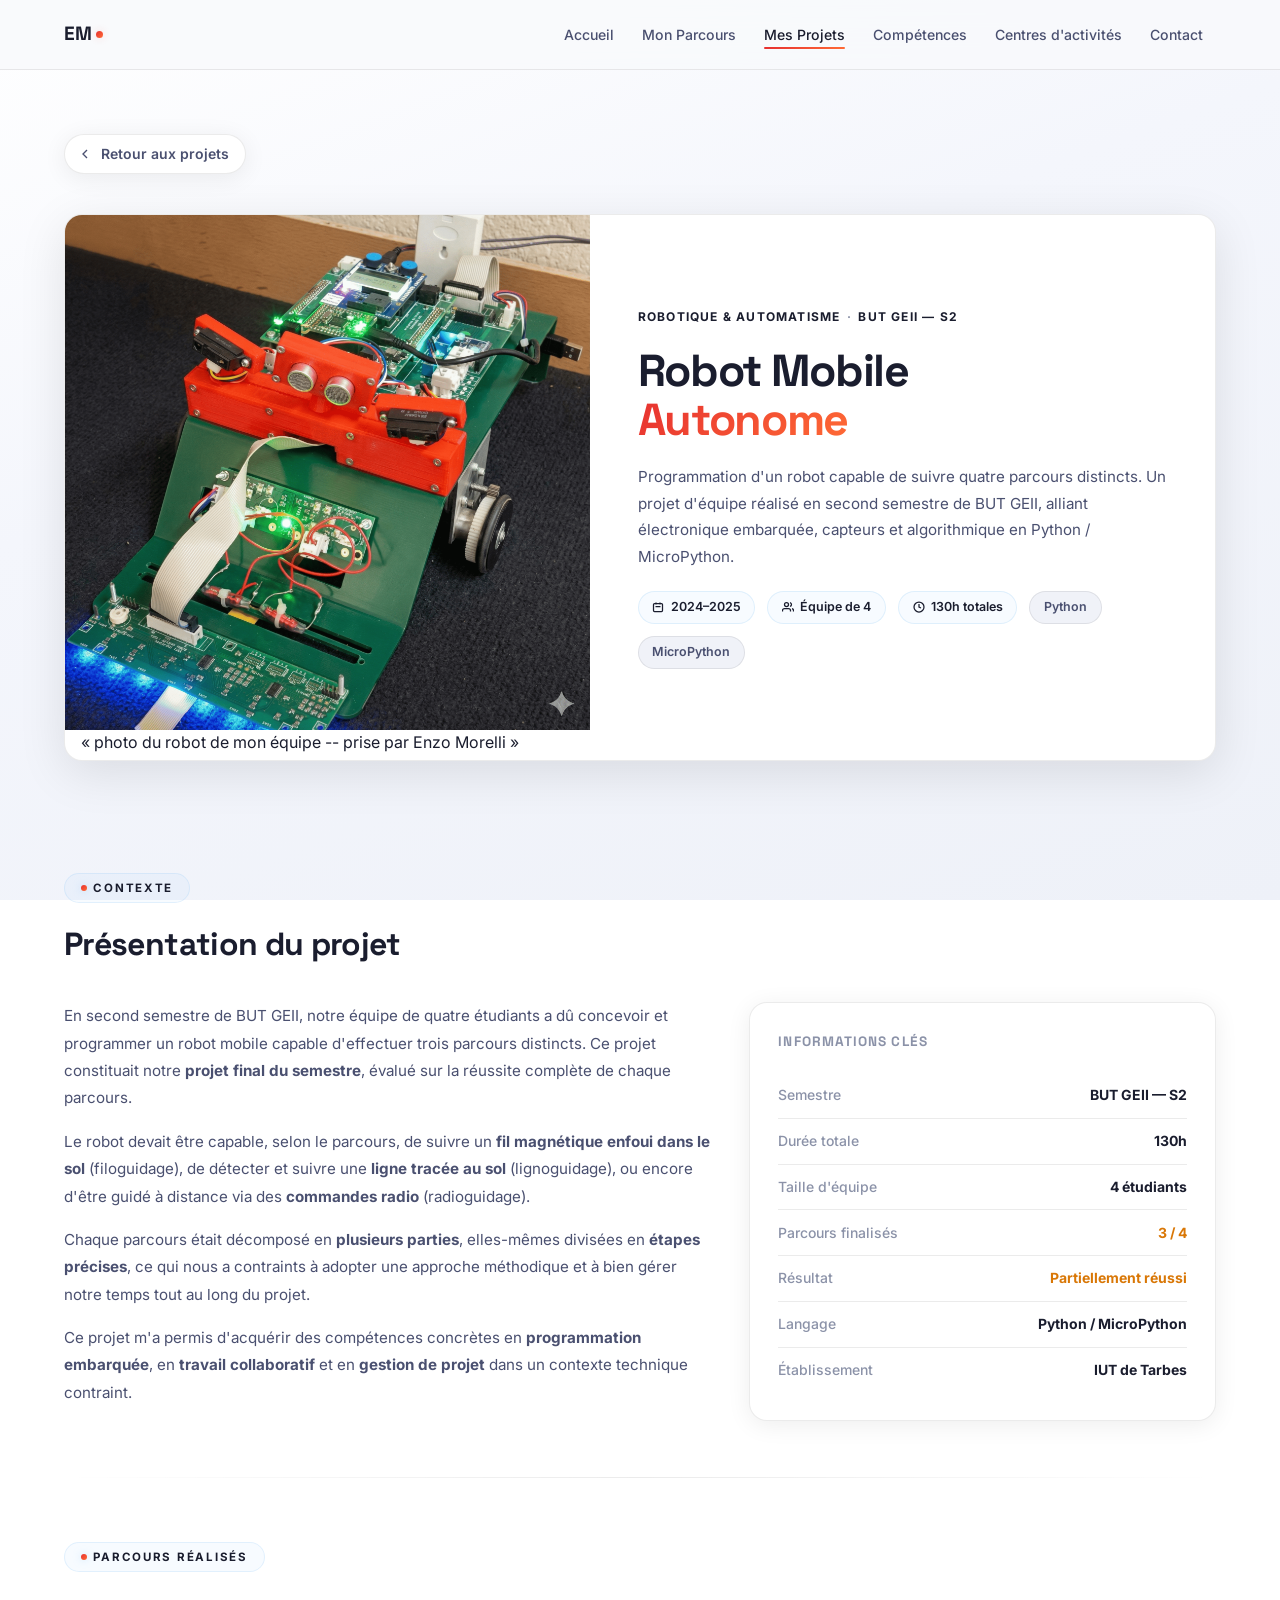
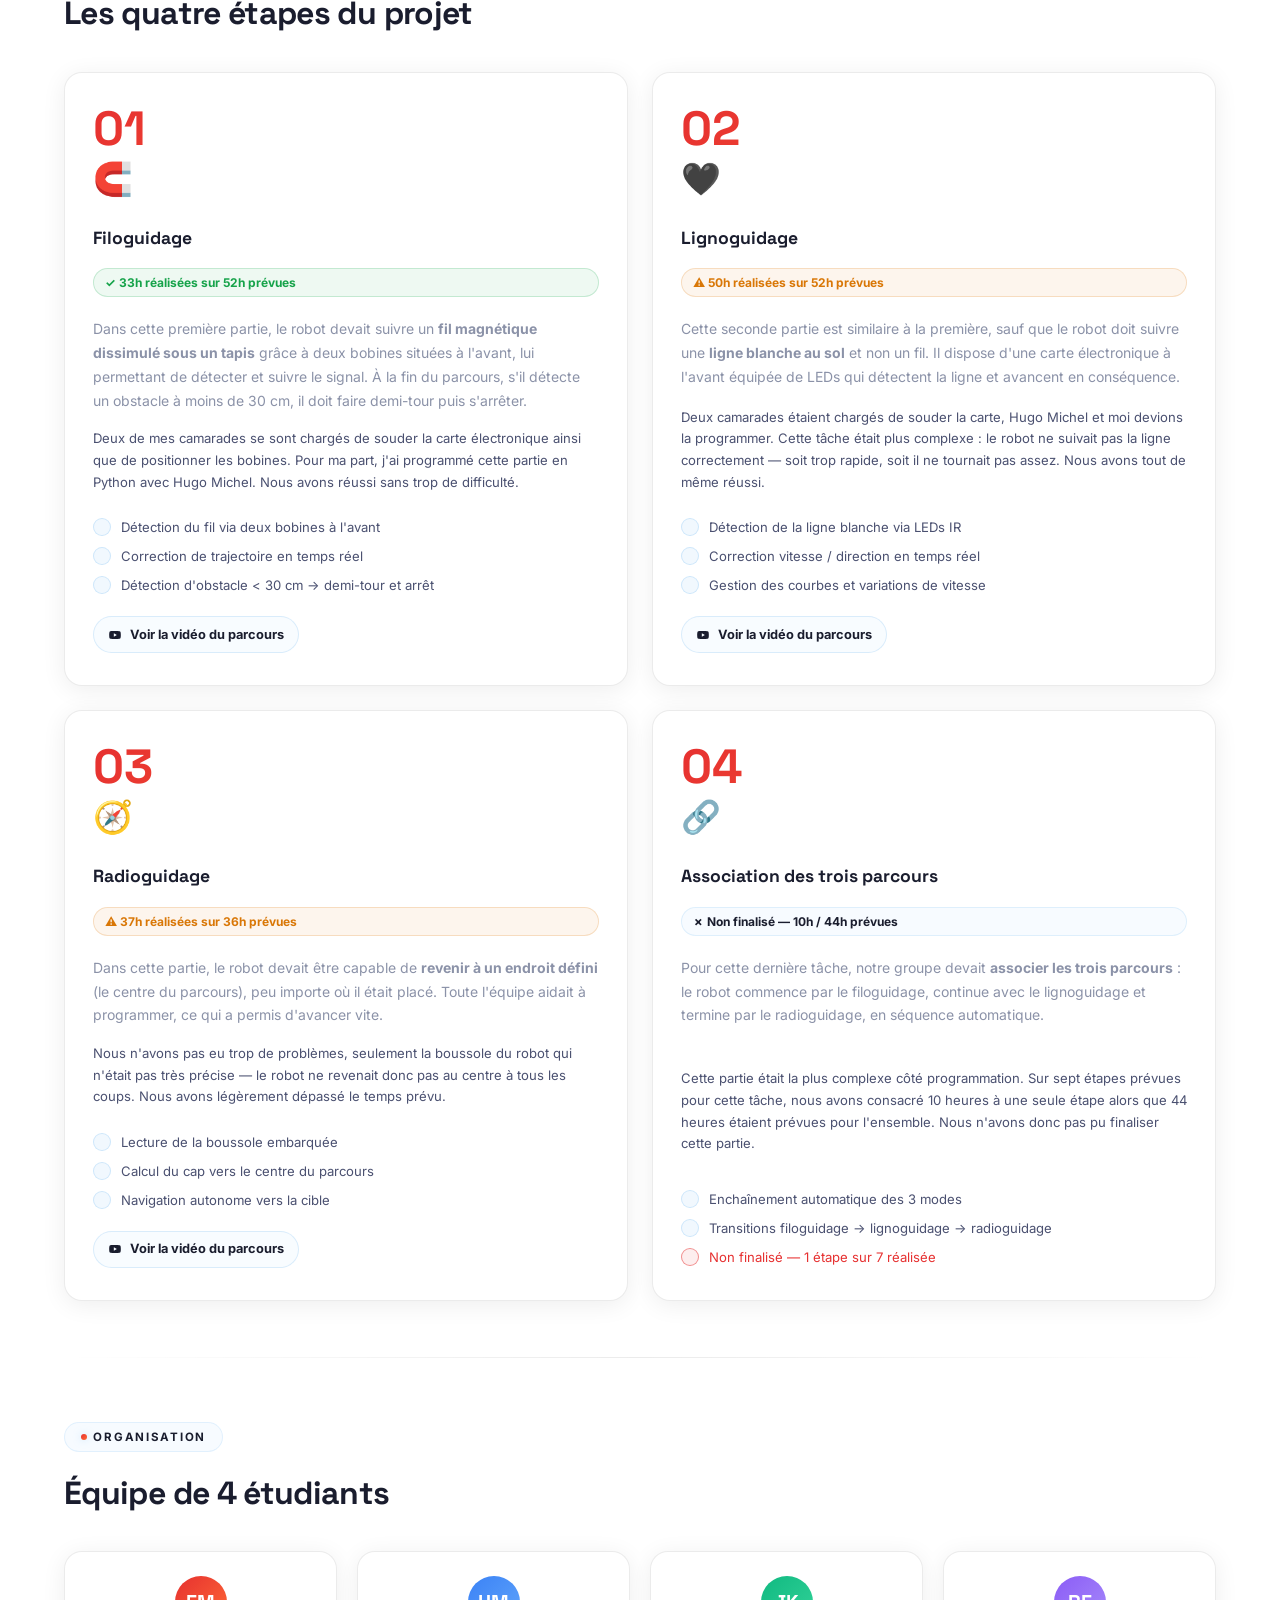
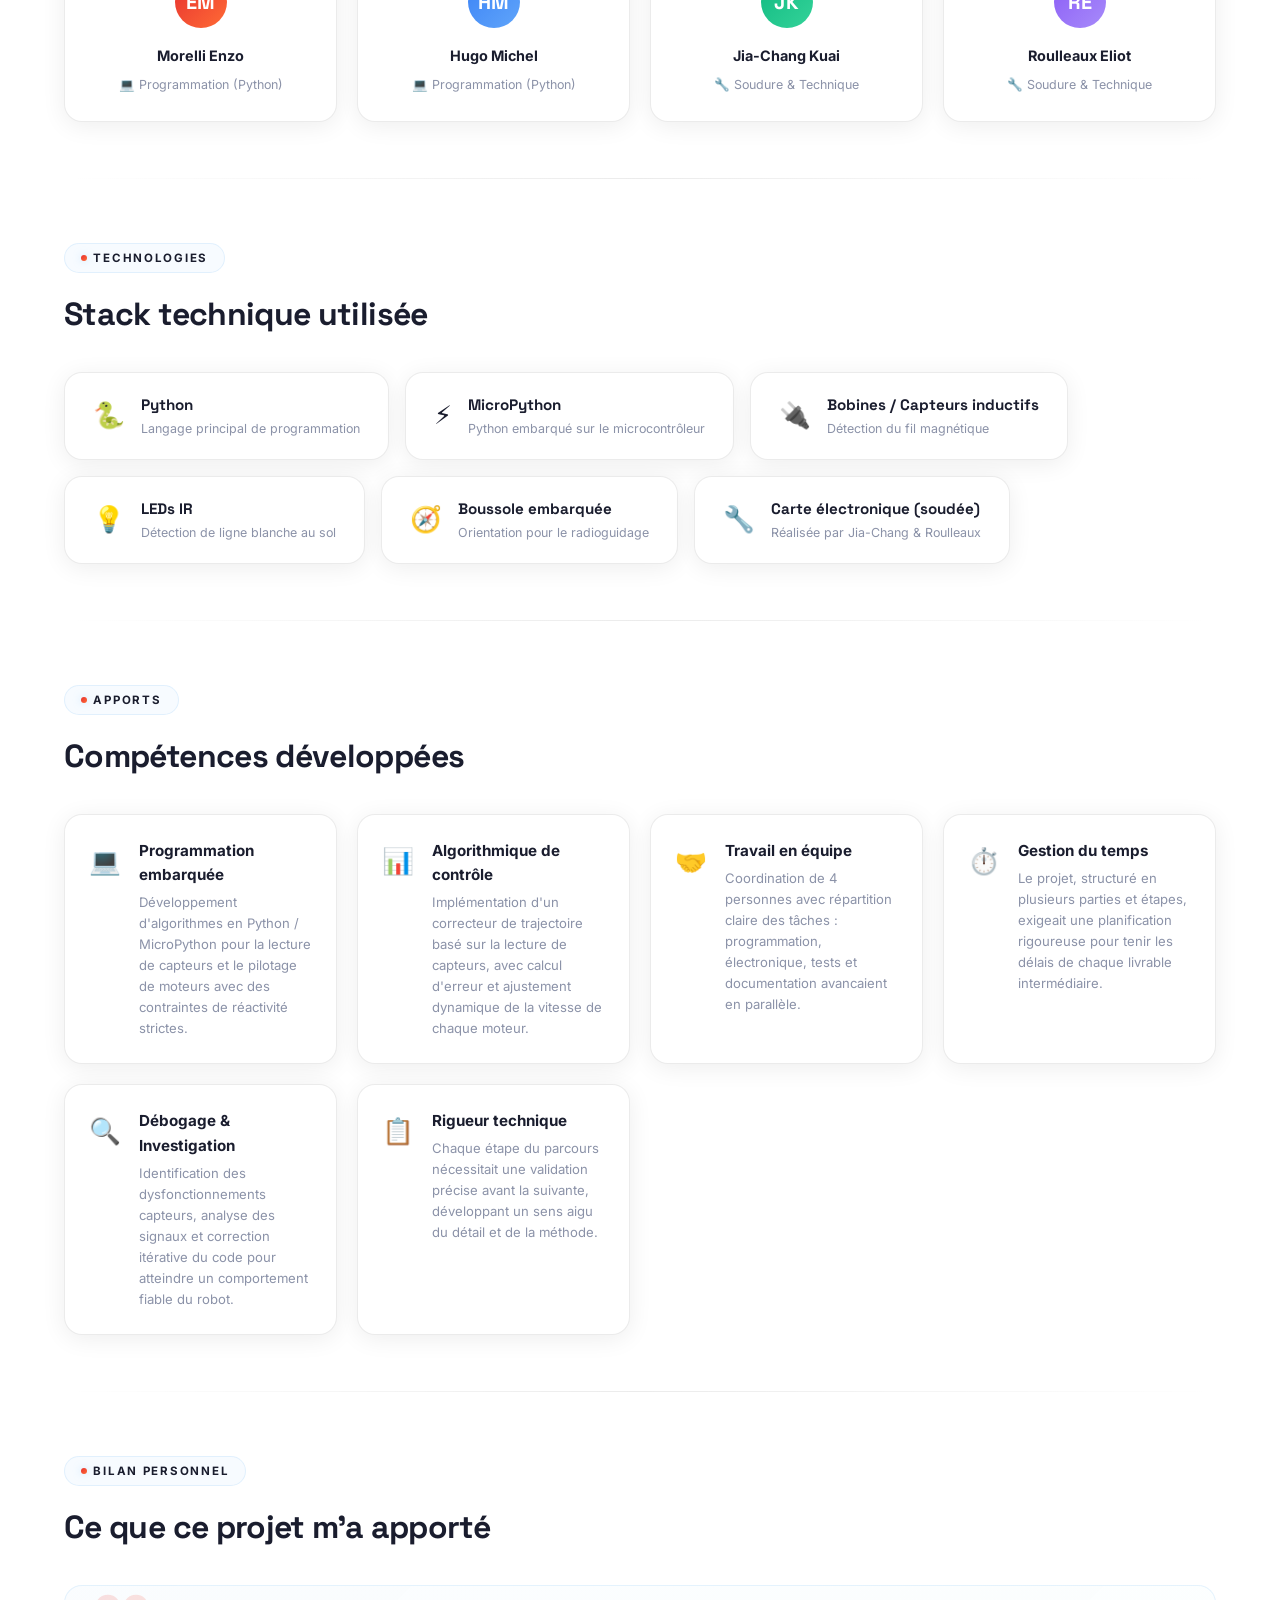
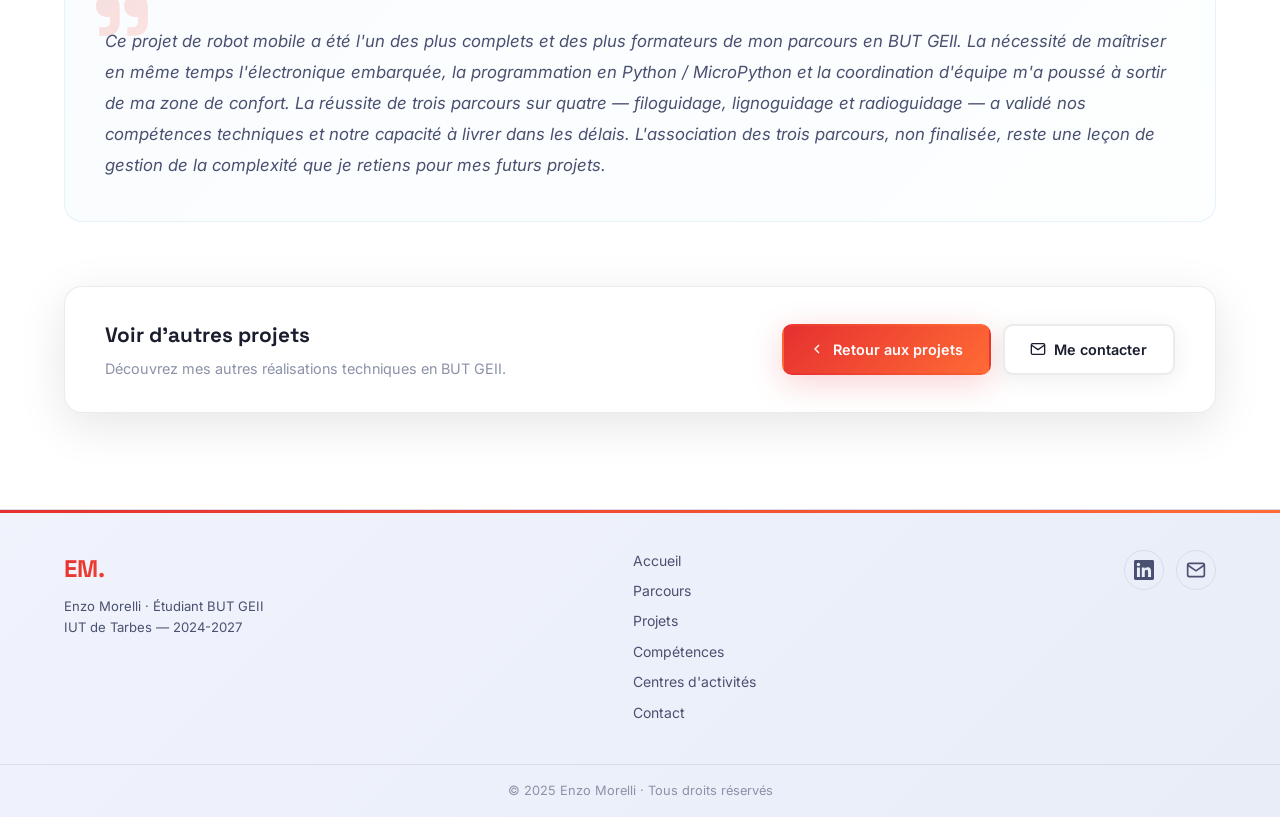
==== commit 4a5698e1: "Update projet-robot.html" ====
--- a/projet-robot.html
+++ b/projet-robot.html
@@ -36,8 +36,8 @@
     }
 
     .back-link:hover {
-      color: var(--red);
-      border-color: rgba(230, 48, 48, 0.35);
+      color: var(--blue);
+      border-color: rgba(123, 188, 240, 0.35);
       transform: translateX(-3px);
     }
 
@@ -85,7 +85,7 @@
       font-weight: 700;
       letter-spacing: 0.1em;
       text-transform: uppercase;
-      color: var(--red);
+      color: var(--blue);
     }
 
     .prj-breadcrumb-sep {
@@ -134,9 +134,9 @@
     }
 
     .meta-badge.accent-badge {
-      color: var(--red);
-      background: rgba(230, 48, 48, 0.06);
-      border-color: rgba(230, 48, 48, 0.2);
+      color: var(--blue);
+      background: rgba(123, 188, 240, 0.06);
+      border-color: rgba(123, 188, 240, 0.2);
     }
 
     .meta-badge.ok-badge {
@@ -164,9 +164,9 @@
       font-weight: 700;
       letter-spacing: 0.15em;
       text-transform: uppercase;
-      color: var(--red);
-      background: rgba(230, 48, 48, 0.06);
-      border: 1px solid rgba(230, 48, 48, 0.18);
+      color: var(--blue);
+      background: rgba(123, 188, 240, 0.06);
+      border: 1px solid rgba(123, 188, 240, 0.18);
       padding: 0.3rem 1rem;
       border-radius: 100px;
       margin-bottom: 1rem;
@@ -178,7 +178,7 @@
       height: 6px;
       border-radius: 50%;
       background: var(--accent-grad);
-      box-shadow: 0 0 8px rgba(230, 48, 48, 0.4);
+      box-shadow: 0 0 8px rgba(123, 188, 240, 0.4);
     }
 
     .prj-section-title {
@@ -254,7 +254,7 @@
     }
 
     .info-value.red {
-      color: var(--red);
+      color: var(--blue);
     }
 
     /* ── Parcours cards ── */
@@ -271,20 +271,20 @@
       gap: 0.45rem;
       font-size: 0.8rem;
       font-weight: 700;
-      color: var(--red);
+      color: var(--blue);
       text-decoration: none;
       padding: 0.45rem 0.9rem;
-      border: 1.5px solid rgba(230, 48, 48, 0.25);
+      border: 1.5px solid rgba(123, 188, 240, 0.25);
       border-radius: 100px;
-      background: rgba(230, 48, 48, 0.05);
+      background: rgba(123, 188, 240, 0.05);
       transition: var(--transition);
       margin-top: 0.25rem;
       width: fit-content;
     }
 
     .parcours-video-link:hover {
-      background: rgba(230, 48, 48, 0.1);
-      border-color: rgba(230, 48, 48, 0.45);
+      background: rgba(123, 188, 240, 0.1);
+      border-color: rgba(123, 188, 240, 0.45);
       transform: translateX(3px);
     }
 
@@ -305,7 +305,7 @@
 
     .parcours-time.ok { color: #16a34a; background: rgba(22,163,74,0.07); border-color: rgba(22,163,74,0.2); }
     .parcours-time.warn { color: #d97706; background: rgba(217,119,6,0.07); border-color: rgba(217,119,6,0.2); }
-    .parcours-time.partial { color: var(--red); background: rgba(230,48,48,0.06); border-color: rgba(230,48,48,0.2); }
+    .parcours-time.partial { color: var(--blue); background: rgba(123, 188, 240, 0.06); border-color: rgba(123, 188, 240, 0.2); }
 
     @media (max-width: 700px) {
       .parcours-cards { grid-template-columns: 1fr; }
@@ -342,8 +342,8 @@
     }
 
     .parcours-card:hover {
-      border-color: rgba(230, 48, 48, 0.25);
-      box-shadow: var(--shadow-red-lg);
+      border-color: rgba(123, 188, 240, 0.25);
+      box-shadow: var(--shadow-blue-lg);
       transform: translateY(-5px);
     }
 
@@ -396,8 +396,8 @@
       width: 18px;
       height: 18px;
       border-radius: 50%;
-      background: rgba(230, 48, 48, 0.1);
-      border: 1.5px solid rgba(230, 48, 48, 0.3);
+      background: rgba(123, 188, 240, 0.1);
+      border: 1.5px solid rgba(123, 188, 240, 0.3);
       display: flex;
       align-items: center;
       justify-content: center;
@@ -410,7 +410,7 @@
       width: 5px;
       height: 5px;
       border-radius: 50%;
-      background: var(--red);
+      background: var(--blue);
     }
 
     /* ── Organisation / Équipe ── */
@@ -431,7 +431,7 @@
     }
 
     .team-card:hover {
-      border-color: rgba(230, 48, 48, 0.2);
+      border-color: rgba(123, 188, 240, 0.2);
       box-shadow: var(--shadow-lg);
       transform: translateY(-3px);
     }
@@ -449,7 +449,7 @@
       font-size: 1.25rem;
       color: white;
       margin: 0 auto 1rem;
-      box-shadow: var(--shadow-red);
+      box-shadow: var(--shadow-blue);
     }
 
     .team-card h4 {
@@ -465,11 +465,11 @@
     }
 
     .team-card.me .team-avatar {
-      box-shadow: 0 0 0 3px rgba(230, 48, 48, 0.25), var(--shadow-red);
+      box-shadow: 0 0 0 3px rgba(123, 188, 240, 0.25), var(--shadow-blue);
     }
 
     .team-card.me h4 {
-      color: var(--red);
+      color: var(--blue);
     }
 
     /* ── Compétences acquises ── */
@@ -492,7 +492,7 @@
     }
 
     .skill-acquired-card:hover {
-      border-color: rgba(230, 48, 48, 0.2);
+      border-color: rgba(123, 188, 240, 0.2);
       transform: translateX(4px);
       box-shadow: var(--shadow-lg);
     }
@@ -537,8 +537,8 @@
     }
 
     .tech-item:hover {
-      border-color: rgba(230, 48, 48, 0.3);
-      box-shadow: var(--shadow-red);
+      border-color: rgba(123, 188, 240, 0.3);
+      box-shadow: var(--shadow-blue);
       transform: translateY(-3px);
     }
 
@@ -561,8 +561,8 @@
 
     /* ── Bilan ── */
     .bilan-card {
-      background: linear-gradient(135deg, rgba(230, 48, 48, 0.04), rgba(255, 107, 53, 0.03));
-      border: 1.5px solid rgba(230, 48, 48, 0.18);
+      background: linear-gradient(135deg, rgba(123, 188, 240, 0.04), rgba(165, 243, 231, 0.03));
+      border: 1.5px solid rgba(123, 188, 240, 0.18);
       border-radius: var(--radius);
       padding: 2.5rem;
       position: relative;
@@ -721,7 +721,10 @@
     </a>
 
     <div class="prj-hero-card reveal">
-      <img src="images/robot.png" alt="Robot Mobile Autonome" class="prj-hero-img" />
+      <figure class="prj-hero-img-wrap" style="height: 100%; margin: 0; box-shadow: none;">
+        <img src="images/robot.png" alt="Robot Mobile Autonome" class="prj-hero-img" style="height: calc(100% - 30px);" />
+        <figcaption style="padding-left: 1rem;">« photo du robot de mon équipe -- prise par Enzo Morelli »</figcaption>
+      </figure>
       <div class="prj-hero-content">
         <div class="prj-breadcrumb">
           <span>Robotique &amp; Automatisme</span>
